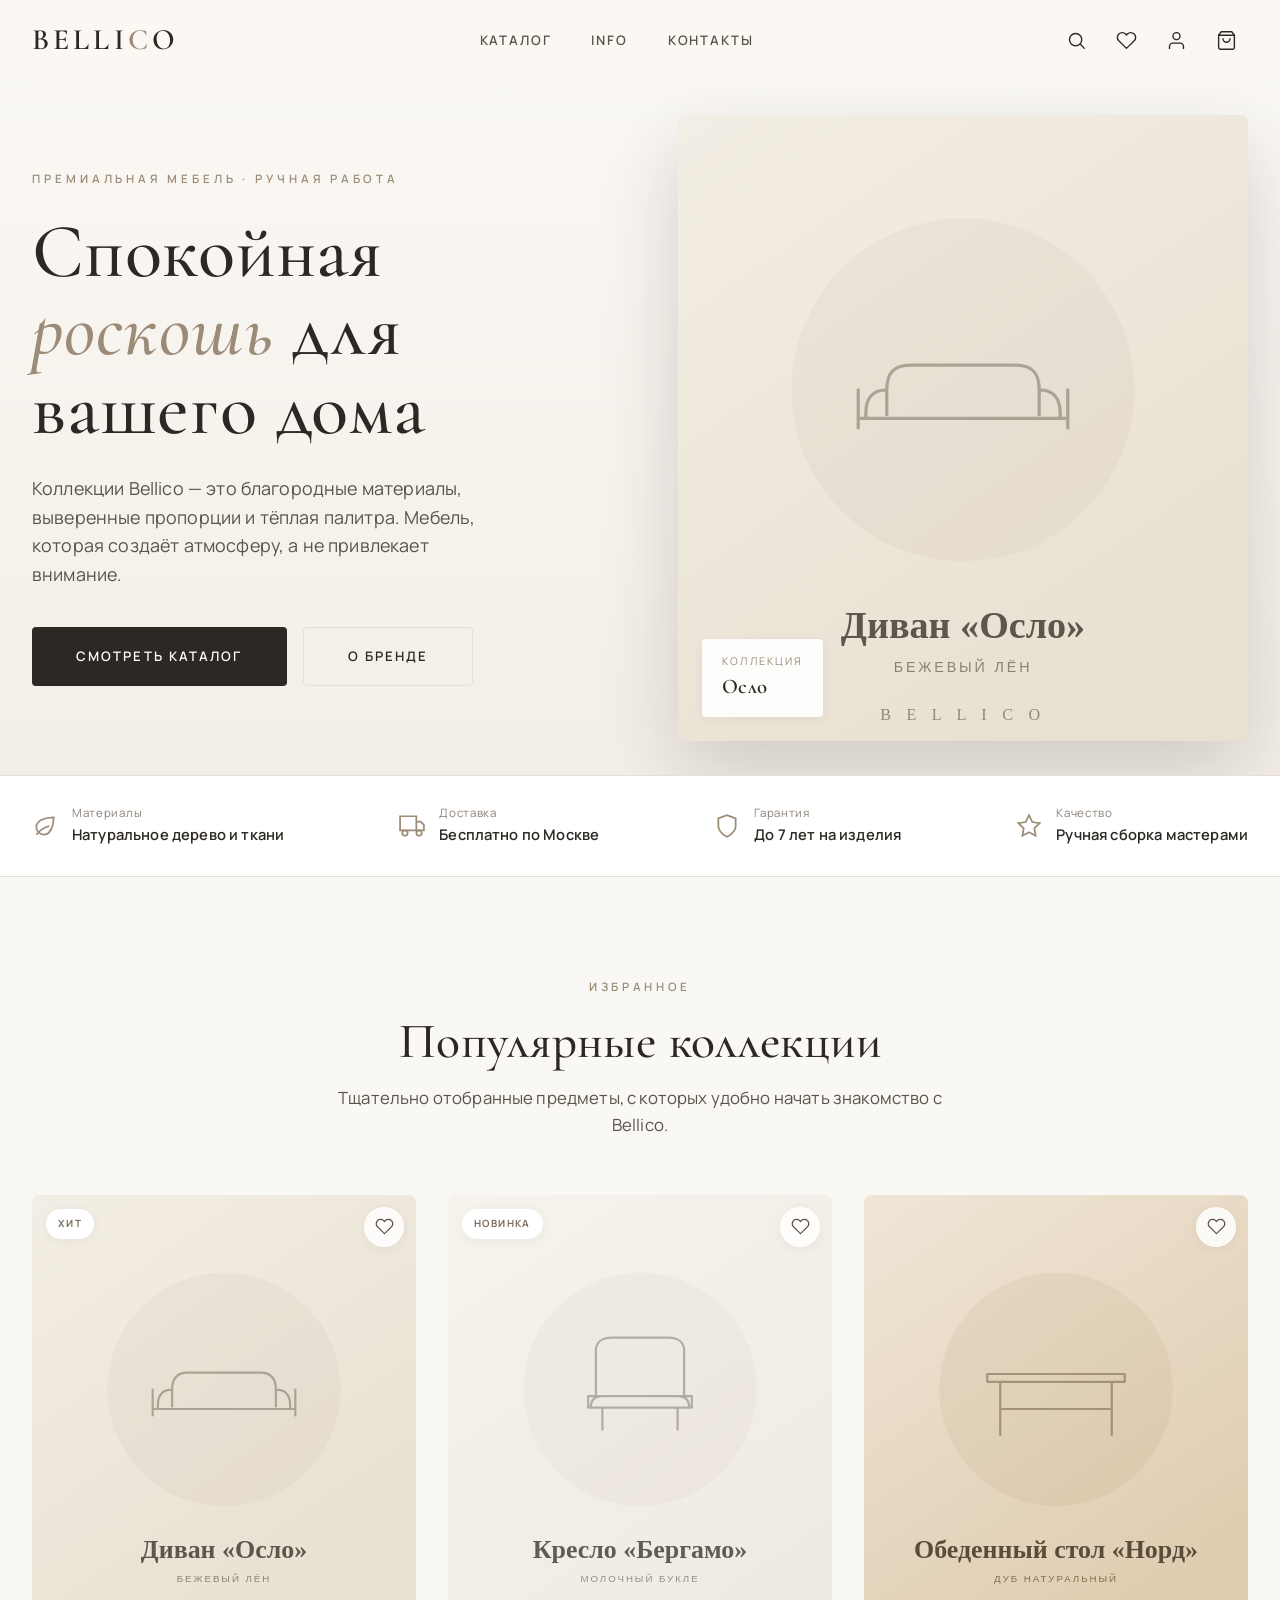
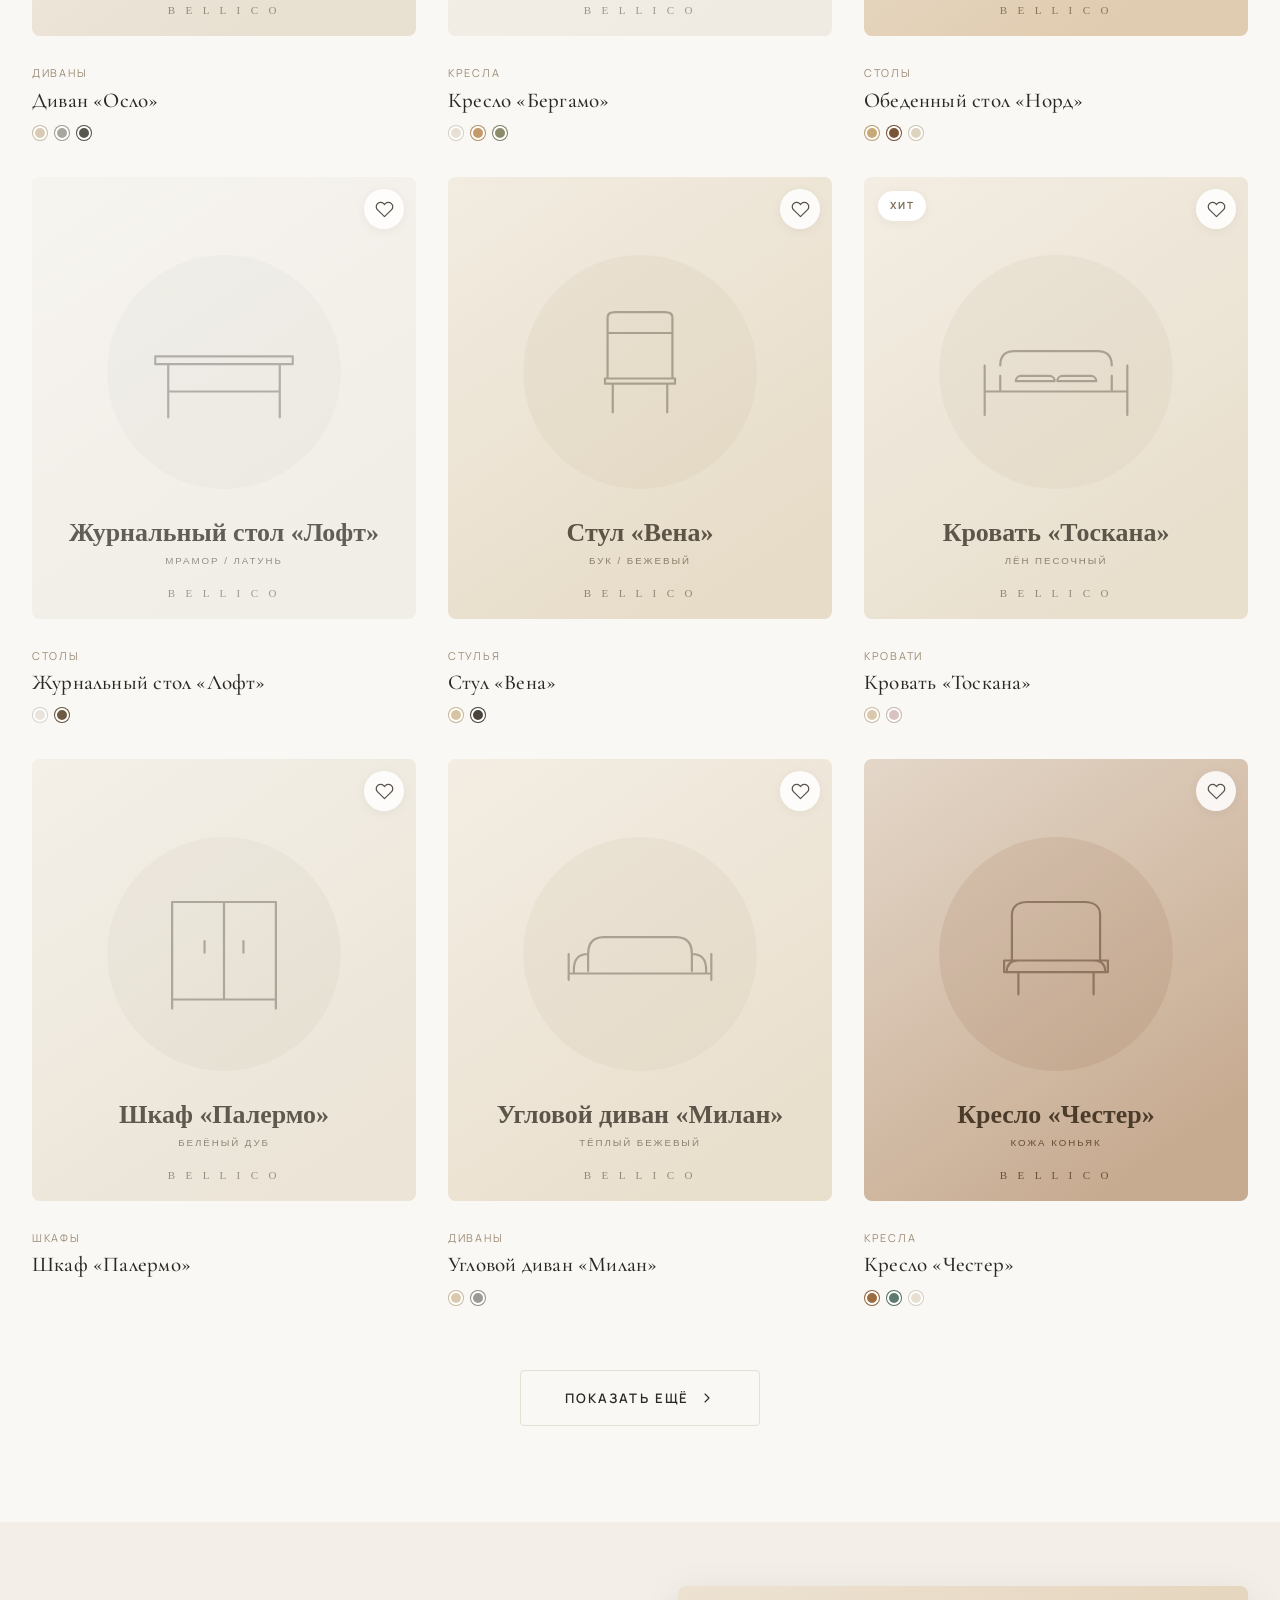
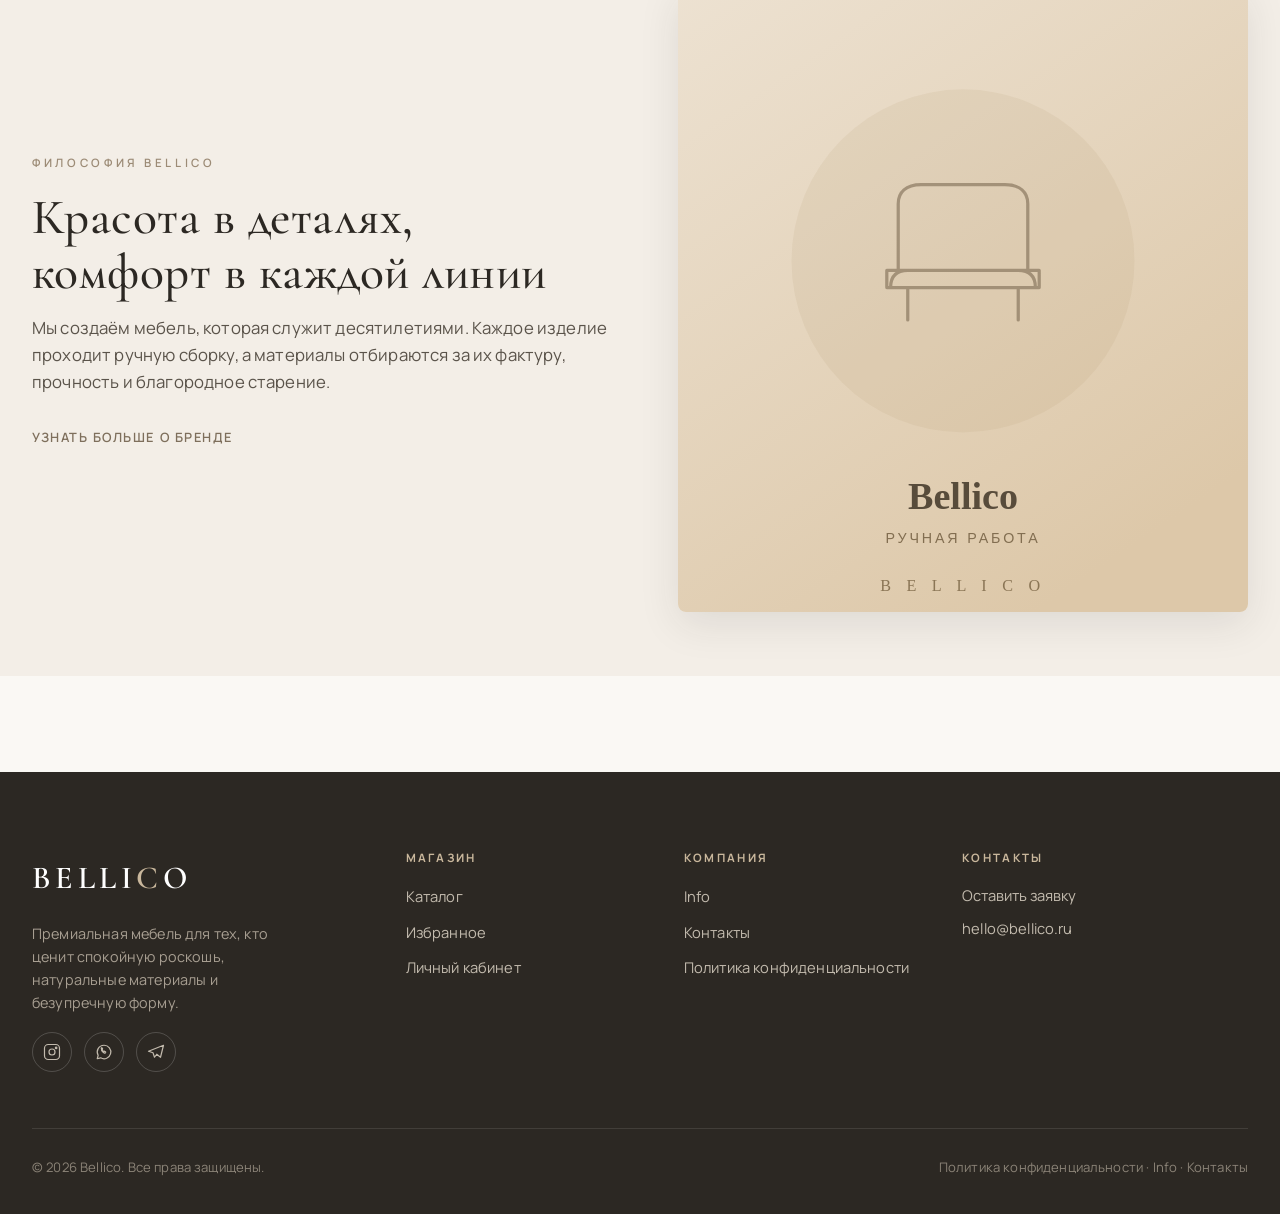
==== index.html @ 8c1d2661 "Initial commit: Bellico premium furniture store Static HTML/CSS/JS site with catalog, product modal," ====
<!DOCTYPE html>
<html lang="ru">
<head>
  <meta charset="UTF-8">
  <meta name="viewport" content="width=device-width, initial-scale=1">
  <title>Bellico — премиальная мебель для дома</title>
  <meta name="description" content="Bellico — премиальная мебель: диваны, кресла, столы и системы хранения из натуральных материалов. Спокойная роскошь, безупречная форма, доставка по России.">
  <meta name="theme-color" content="#FAF8F4">
  <link rel="canonical" href="https://bellico.ru/">
  <meta property="og:type" content="website">
  <meta property="og:title" content="Bellico — премиальная мебель для дома">
  <meta property="og:description" content="Спокойная роскошь, натуральные материалы и безупречная форма.">
  <meta property="og:locale" content="ru_RU">
  <link rel="preconnect" href="https://fonts.googleapis.com">
  <link rel="preconnect" href="https://fonts.gstatic.com" crossorigin>
  <link href="https://fonts.googleapis.com/css2?family=Cormorant+Garamond:ital,wght@0,400;0,500;0,600;1,500&family=Manrope:wght@400;500;600;700&display=swap" rel="stylesheet">
  <link rel="stylesheet" href="css/styles.css">
</head>
<body data-page="home">
  <header id="site-header"></header>

  <main id="main">
    <!-- HERO -->
    <section class="hero">
      <div class="hero__grid container">
        <div class="hero__content reveal">
          <span class="hero__eyebrow">Премиальная мебель · ручная работа</span>
          <h1 class="hero__title">Спокойная <em>роскошь</em> для вашего дома</h1>
          <p class="hero__text">Коллекции Bellico — это благородные материалы, выверенные пропорции и тёплая палитра. Мебель, которая создаёт атмосферу, а не привлекает внимание.</p>
          <div class="hero__actions">
            <a class="btn btn--lg" href="catalog.html">Смотреть каталог</a>
            <a class="btn btn--ghost btn--lg" href="info.html">О бренде</a>
          </div>
        </div>
        <div class="hero__visual reveal">
          <img id="hero-img" alt="Интерьер с мебелью Bellico">
          <div class="hero__tag">
            <small>Коллекция</small>
            <strong>Осло</strong>
          </div>
        </div>
      </div>
    </section>

    <!-- VALUE STRIP -->
    <div class="strip">
      <div class="container">
        <div class="strip__row">
          <div class="strip__item reveal">
            <svg viewBox="0 0 24 24" fill="none" stroke="currentColor" stroke-width="1.6"><path d="M11 20A7 7 0 0 1 4 13c0-6 8-9 16-9 0 8-3 16-9 16Z"/><path d="M4 20c4-5 8-7 12-8"/></svg>
            <div><small>Материалы</small><b>Натуральное дерево и ткани</b></div>
          </div>
          <div class="strip__item reveal">
            <svg viewBox="0 0 24 24" fill="none" stroke="currentColor" stroke-width="1.6"><path d="M1 3h15v13H1z"/><path d="M16 8h4l3 3v5h-7"/><circle cx="5.5" cy="18.5" r="2.5"/><circle cx="18.5" cy="18.5" r="2.5"/></svg>
            <div><small>Доставка</small><b>Бесплатно по Москве</b></div>
          </div>
          <div class="strip__item reveal">
            <svg viewBox="0 0 24 24" fill="none" stroke="currentColor" stroke-width="1.6"><path d="M12 22s8-4 8-10V5l-8-3-8 3v7c0 6 8 10 8 10Z"/></svg>
            <div><small>Гарантия</small><b>До 7 лет на изделия</b></div>
          </div>
          <div class="strip__item reveal">
            <svg viewBox="0 0 24 24" fill="none" stroke="currentColor" stroke-width="1.6"><path d="m12 2 3 6.3 6.9 1-5 4.9 1.2 6.8L12 17.8 5.9 21l1.2-6.8-5-4.9 6.9-1Z"/></svg>
            <div><small>Качество</small><b>Ручная сборка мастерами</b></div>
          </div>
        </div>
      </div>
    </div>

    <!-- FEATURED CATALOG -->
    <section class="section" id="catalog">
      <div class="container">
        <div class="section__head reveal">
          <span class="section__eyebrow">Избранное</span>
          <h2 class="section__title">Популярные коллекции</h2>
          <p class="section__sub">Тщательно отобранные предметы, с которых удобно начать знакомство с Bellico.</p>
        </div>
        <div class="product-grid" id="featured-grid"></div>
        <div class="load-more-wrap" id="featured-more"></div>
      </div>
    </section>

    <!-- BRAND BAND -->
    <section class="section section--tight" style="background:var(--bg-soft);">
      <div class="container">
        <div class="hero__grid" style="align-items:center;">
          <div class="reveal">
            <span class="section__eyebrow">Философия Bellico</span>
            <h2 class="section__title" style="text-align:left;">Красота в деталях,<br>комфорт в каждой линии</h2>
            <p class="section__sub" style="text-align:left;margin-bottom:28px;">Мы создаём мебель, которая служит десятилетиями. Каждое изделие проходит ручную сборку, а материалы отбираются за их фактуру, прочность и благородное старение.</p>
            <a class="link-underline" href="info.html">Узнать больше о бренде</a>
          </div>
          <div class="hero__visual reveal" style="box-shadow:var(--shadow);">
            <img id="brand-img" alt="Деталь мебели Bellico">
          </div>
        </div>
      </div>
    </section>
  </main>

  <footer id="site-footer"></footer>

  <script src="js/config.js"></script>
  <script src="js/data.js"></script>
  <script src="js/state.js"></script>
  <script src="js/components.js"></script>
  <script src="js/shop.js"></script>
  <script src="js/account.js"></script>
  <script src="js/checkout.js"></script>
  <script src="js/app.js"></script>
  <script>
    // decorate hero & brand visuals with cohesive generated imagery
    (function () {
      var B = window.Bellico;
      var hero = document.getElementById('hero-img');
      var brand = document.getElementById('brand-img');
      var oslo = B.findProduct('oslo');
      if (hero && oslo) hero.src = oslo.variants[0].gallery[0];
      if (brand) brand.src = B.makeImage({ name: 'Bellico', label: 'Ручная работа', swatch: '#C9A877', icon: 'chair', view: 2 });
    })();
  </script>
</body>
</html>
---- css/styles.css ----
/* ============================================================
   BELLICO — Premium furniture boutique
   Design system & components
   ============================================================ */

/* ---------- Design tokens ---------- */
:root {
  /* Warm neutral palette */
  --bg:        #FAF8F4; /* ivory */
  --bg-soft:   #F3EEE7; /* warm sand */
  --surface:   #FFFFFF;
  --beige:     #EDE6DC;
  --taupe:     #B9AC9B; /* muted taupe */
  --taupe-dk:  #9C8B76;
  --line:      #E6DFD4;
  --line-soft: #EFE9E1;

  --text:      #2C2823; /* warm near-black */
  --text-soft: #5A534A;
  --muted:     #8C8278;
  --accent:    #9C8B76; /* bronze taupe */
  --accent-dk: #7E6F5C;
  --danger:    #B26A5B;
  --success:   #7C8A6F;

  --gold:      #C9B79C;

  /* Typography */
  --font-serif: "Cormorant Garamond", "Times New Roman", Georgia, serif;
  --font-sans:  "Manrope", -apple-system, BlinkMacSystemFont, "Segoe UI", Roboto, Helvetica, Arial, sans-serif;

  /* Spacing & shape */
  --radius:    4px;
  --radius-lg: 8px;
  --shadow-sm: 0 2px 12px rgba(44, 40, 35, 0.05);
  --shadow:    0 12px 40px rgba(44, 40, 35, 0.10);
  --shadow-lg: 0 30px 80px rgba(44, 40, 35, 0.18);

  --container: 1280px;
  --header-h: 80px;

  --ease: cubic-bezier(0.22, 0.61, 0.36, 1);
  --ease-soft: cubic-bezier(0.4, 0, 0.2, 1);
}

/* ---------- Reset ---------- */
*, *::before, *::after { box-sizing: border-box; }
* { margin: 0; padding: 0; }

html { scroll-behavior: smooth; -webkit-text-size-adjust: 100%; }

body {
  font-family: var(--font-sans);
  color: var(--text);
  background: var(--bg);
  line-height: 1.6;
  font-size: 16px;
  font-weight: 400;
  letter-spacing: 0.01em;
  -webkit-font-smoothing: antialiased;
  -moz-osx-font-smoothing: grayscale;
  overflow-x: hidden;
}

body.no-scroll { overflow: hidden; }

img { max-width: 100%; display: block; }
a { color: inherit; text-decoration: none; }
button { font-family: inherit; cursor: pointer; border: none; background: none; color: inherit; }
input, textarea, select { font-family: inherit; font-size: 1rem; color: inherit; }
ul { list-style: none; }

h1, h2, h3, h4 { font-family: var(--font-serif); font-weight: 500; line-height: 1.1; letter-spacing: 0.01em; }

:focus-visible { outline: 2px solid var(--accent); outline-offset: 3px; border-radius: 2px; }

::selection { background: var(--beige); color: var(--text); }

/* ---------- Layout helpers ---------- */
.container { width: 100%; max-width: var(--container); margin: 0 auto; padding: 0 32px; }

.section { padding: 96px 0; }
.section--tight { padding: 64px 0; }

.section__head { text-align: center; max-width: 640px; margin: 0 auto 56px; }
.section__eyebrow {
  display: inline-block;
  font-family: var(--font-sans);
  font-size: 0.72rem;
  letter-spacing: 0.32em;
  text-transform: uppercase;
  color: var(--accent);
  margin-bottom: 18px;
  font-weight: 600;
}
.section__title { font-size: clamp(2rem, 4vw, 3.1rem); color: var(--text); }
.section__sub { margin-top: 16px; color: var(--text-soft); font-size: 1.05rem; }

.center { text-align: center; }
.mt-48 { margin-top: 48px; }
.muted { color: var(--muted); }

/* ---------- Buttons ---------- */
.btn {
  display: inline-flex;
  align-items: center;
  justify-content: center;
  gap: 10px;
  padding: 15px 32px;
  font-family: var(--font-sans);
  font-size: 0.8rem;
  font-weight: 600;
  letter-spacing: 0.16em;
  text-transform: uppercase;
  border-radius: var(--radius);
  background: var(--text);
  color: #fff;
  transition: background .35s var(--ease), transform .35s var(--ease), box-shadow .35s var(--ease), opacity .3s;
  white-space: nowrap;
}
.btn:hover { background: var(--accent-dk); transform: translateY(-2px); box-shadow: var(--shadow); }
.btn:active { transform: translateY(0); }

.btn--ghost { background: transparent; color: var(--text); border: 1px solid var(--line); }
.btn--ghost:hover { background: var(--text); color: #fff; border-color: var(--text); }

.btn--accent { background: var(--accent); }
.btn--accent:hover { background: var(--accent-dk); }

.btn--block { width: 100%; }
.btn--lg { padding: 18px 44px; font-size: 0.82rem; }
.btn--sm { padding: 11px 20px; font-size: 0.72rem; }

.btn:disabled, .btn[aria-disabled="true"] {
  opacity: 0.5; cursor: not-allowed; transform: none; box-shadow: none; background: var(--taupe);
}

.link-underline {
  position: relative; font-weight: 600; font-size: 0.8rem; letter-spacing: 0.12em;
  text-transform: uppercase; color: var(--accent-dk);
}
.link-underline::after {
  content: ""; position: absolute; left: 0; bottom: -4px; width: 100%; height: 1px;
  background: var(--accent); transform: scaleX(0); transform-origin: left; transition: transform .4s var(--ease);
}
.link-underline:hover::after { transform: scaleX(1); }

/* ============================================================
   HEADER
   ============================================================ */
.header {
  position: sticky; top: 0; z-index: 100;
  background: rgba(250, 248, 244, 0.82);
  backdrop-filter: saturate(140%) blur(14px);
  -webkit-backdrop-filter: saturate(140%) blur(14px);
  border-bottom: 1px solid transparent;
  transition: border-color .4s var(--ease), background .4s var(--ease), box-shadow .4s var(--ease);
}
.header--scrolled { border-bottom-color: var(--line); box-shadow: 0 1px 20px rgba(44,40,35,.04); }

.header__inner {
  height: var(--header-h);
  display: flex; align-items: center; justify-content: space-between; gap: 24px;
}

.logo {
  font-family: var(--font-serif);
  font-size: 1.85rem; font-weight: 600; letter-spacing: 0.14em;
  text-transform: uppercase; color: var(--text); line-height: 1;
}
.logo span { color: var(--accent); }

.nav { display: flex; align-items: center; gap: 40px; }
.nav__link {
  position: relative; font-size: 0.82rem; font-weight: 600; letter-spacing: 0.14em;
  text-transform: uppercase; color: var(--text-soft); padding: 6px 0; transition: color .3s;
}
.nav__link::after {
  content: ""; position: absolute; left: 0; bottom: 0; width: 100%; height: 1px;
  background: var(--accent); transform: scaleX(0); transform-origin: center; transition: transform .4s var(--ease);
}
.nav__link:hover, .nav__link[aria-current="page"] { color: var(--text); }
.nav__link:hover::after, .nav__link[aria-current="page"]::after { transform: scaleX(1); }

.header__actions { display: flex; align-items: center; gap: 6px; }

.icon-btn {
  position: relative;
  width: 44px; height: 44px;
  display: inline-flex; align-items: center; justify-content: center;
  border-radius: 50%; color: var(--text); transition: background .3s, color .3s, transform .3s;
}
.icon-btn:hover { background: var(--beige); transform: translateY(-1px); }
.icon-btn svg { width: 21px; height: 21px; }

.badge {
  position: absolute; top: 4px; right: 4px;
  min-width: 18px; height: 18px; padding: 0 5px;
  border-radius: 999px; background: var(--accent); color: #fff;
  font-size: 0.62rem; font-weight: 700; font-family: var(--font-sans);
  display: flex; align-items: center; justify-content: center;
  transform: scale(0); transition: transform .3s var(--ease);
}
.badge.is-visible { transform: scale(1); }

.burger { display: none; }

/* ============================================================
   HERO
   ============================================================ */
.hero {
  position: relative;
  min-height: calc(86vh - var(--header-h));
  display: flex; align-items: center;
  background: linear-gradient(180deg, var(--bg) 0%, var(--bg-soft) 100%);
  overflow: hidden;
}
.hero__grid {
  display: grid; grid-template-columns: 1.05fr 1fr; gap: 48px; align-items: center; width: 100%;
}
.hero__content { max-width: 540px; }
.hero__eyebrow {
  font-size: 0.72rem; letter-spacing: 0.34em; text-transform: uppercase;
  color: var(--accent); font-weight: 600; margin-bottom: 24px; display: block;
}
.hero__title {
  font-size: clamp(2.8rem, 6vw, 5rem); line-height: 1.02; color: var(--text); margin-bottom: 26px;
}
.hero__title em { font-style: italic; color: var(--accent); }
.hero__text { font-size: 1.12rem; color: var(--text-soft); margin-bottom: 38px; max-width: 460px; }
.hero__actions { display: flex; gap: 16px; flex-wrap: wrap; }

.hero__visual {
  position: relative; aspect-ratio: 4/4.4; border-radius: var(--radius-lg);
  overflow: hidden; box-shadow: var(--shadow-lg);
}
.hero__visual img { width: 100%; height: 100%; object-fit: cover; }
.hero__tag {
  position: absolute; left: 24px; bottom: 24px;
  background: rgba(255,255,255,.9); backdrop-filter: blur(6px);
  padding: 14px 20px; border-radius: var(--radius); box-shadow: var(--shadow-sm);
}
.hero__tag small { display: block; font-size: 0.66rem; letter-spacing: 0.2em; text-transform: uppercase; color: var(--accent); }
.hero__tag strong { font-family: var(--font-serif); font-size: 1.3rem; font-weight: 600; }

/* Marquee strip of values */
.strip { border-top: 1px solid var(--line); border-bottom: 1px solid var(--line); background: var(--surface); }
.strip__row { display: flex; flex-wrap: wrap; justify-content: space-between; gap: 24px; padding: 28px 0; }
.strip__item { display: flex; align-items: center; gap: 14px; color: var(--text-soft); }
.strip__item svg { width: 26px; height: 26px; color: var(--accent); flex: none; }
.strip__item small { display: block; font-size: 0.72rem; letter-spacing: 0.06em; color: var(--muted); }
.strip__item b { font-weight: 600; font-size: 0.92rem; color: var(--text); }

/* ============================================================
   TOOLBAR (search / filter / sort)
   ============================================================ */
.toolbar {
  display: flex; align-items: center; gap: 18px; flex-wrap: wrap;
  margin-bottom: 40px; padding-bottom: 28px; border-bottom: 1px solid var(--line);
}
.toolbar__search {
  position: relative; flex: 1 1 280px; max-width: 360px;
}
.toolbar__search svg { position: absolute; left: 16px; top: 50%; transform: translateY(-50%); width: 18px; height: 18px; color: var(--muted); }
.toolbar__search input {
  width: 100%; padding: 13px 16px 13px 46px;
  border: 1px solid var(--line); border-radius: var(--radius); background: var(--surface);
  transition: border-color .3s, box-shadow .3s;
}
.toolbar__search input:focus { outline: none; border-color: var(--taupe); box-shadow: var(--shadow-sm); }

.filters { display: flex; gap: 10px; flex-wrap: wrap; }
.chip {
  padding: 9px 18px; border: 1px solid var(--line); border-radius: 999px;
  font-size: 0.78rem; font-weight: 600; letter-spacing: 0.04em; color: var(--text-soft);
  background: var(--surface); transition: all .3s var(--ease);
}
.chip:hover { border-color: var(--taupe); color: var(--text); }
.chip.is-active { background: var(--text); color: #fff; border-color: var(--text); }

.toolbar__sort { margin-left: auto; display: flex; align-items: center; gap: 10px; }
.toolbar__sort label { font-size: 0.74rem; letter-spacing: 0.1em; text-transform: uppercase; color: var(--muted); }
.select {
  padding: 11px 38px 11px 16px; border: 1px solid var(--line); border-radius: var(--radius);
  background: var(--surface) url("data:image/svg+xml,%3Csvg xmlns='http://www.w3.org/2000/svg' width='12' height='12' viewBox='0 0 24 24' fill='none' stroke='%238C8278' stroke-width='2'%3E%3Cpath d='M6 9l6 6 6-6'/%3E%3C/svg%3E") no-repeat right 14px center;
  appearance: none; -webkit-appearance: none; font-size: 0.82rem; font-weight: 600; cursor: pointer;
}
.select:focus { outline: none; border-color: var(--taupe); }

.result-count { font-size: 0.85rem; color: var(--muted); margin-bottom: 28px; }

/* ============================================================
   PRODUCT GRID & CARD
   ============================================================ */
.product-grid {
  display: grid; grid-template-columns: repeat(3, 1fr); gap: 36px 32px;
}

.product-card {
  position: relative; cursor: pointer;
  opacity: 0; transform: translateY(24px);
  transition: opacity .7s var(--ease), transform .7s var(--ease);
}
.product-card.is-in { opacity: 1; transform: none; }

.product-card__media {
  position: relative; aspect-ratio: 4/4.6; overflow: hidden;
  border-radius: var(--radius-lg); background: var(--bg-soft); margin-bottom: 18px;
}
.product-card__img {
  width: 100%; height: 100%; object-fit: cover;
  transition: transform 1.1s var(--ease);
}
.product-card:hover .product-card__img { transform: scale(1.07); }

.product-card__overlay {
  position: absolute; inset: 0;
  background: linear-gradient(180deg, rgba(44,40,35,0) 45%, rgba(44,40,35,0.55) 100%);
  opacity: 0; transition: opacity .5s var(--ease);
  display: flex; align-items: flex-end; justify-content: center; padding: 24px;
}
.product-card:hover .product-card__overlay { opacity: 1; }

.product-card__more {
  color: #fff; font-size: 0.74rem; font-weight: 600; letter-spacing: 0.18em; text-transform: uppercase;
  display: inline-flex; align-items: center; gap: 8px;
  transform: translateY(14px); opacity: 0; transition: transform .5s var(--ease) .05s, opacity .5s var(--ease) .05s;
  padding: 11px 22px; border: 1px solid rgba(255,255,255,.6); border-radius: var(--radius);
  background: rgba(255,255,255,.12); backdrop-filter: blur(4px);
}
.product-card:hover .product-card__more { transform: none; opacity: 1; }

.product-card__badge {
  position: absolute; top: 14px; left: 14px; z-index: 2;
  background: var(--surface); color: var(--accent-dk);
  font-size: 0.62rem; font-weight: 700; letter-spacing: 0.14em; text-transform: uppercase;
  padding: 7px 12px; border-radius: 999px; box-shadow: var(--shadow-sm);
}

.fav-btn {
  position: absolute; top: 12px; right: 12px; z-index: 2;
  width: 40px; height: 40px; border-radius: 50%;
  background: rgba(255,255,255,.85); backdrop-filter: blur(6px);
  display: flex; align-items: center; justify-content: center;
  color: var(--text-soft); box-shadow: var(--shadow-sm);
  transition: transform .3s var(--ease), color .3s, background .3s;
}
.fav-btn:hover { transform: scale(1.1); color: var(--danger); }
.fav-btn svg { width: 19px; height: 19px; transition: fill .3s; fill: none; stroke: currentColor; stroke-width: 1.6; }
.fav-btn.is-active { color: var(--danger); }
.fav-btn.is-active svg { fill: var(--danger); }

.product-card__info { display: flex; justify-content: space-between; align-items: baseline; gap: 12px; }
.product-card__cat { font-size: 0.68rem; letter-spacing: 0.16em; text-transform: uppercase; color: var(--accent); margin-bottom: 6px; }
.product-card__name { font-size: 1.32rem; color: var(--text); font-weight: 500; line-height: 1.2; }

.product-card__price {
  font-family: var(--font-serif); font-size: 1.3rem; font-weight: 600; color: var(--text); white-space: nowrap;
  opacity: 0; transform: translateY(6px);
  transition: opacity .45s var(--ease), transform .45s var(--ease);
}
.product-card:hover .product-card__price { opacity: 1; transform: none; }
.product-card__price del { color: var(--muted); font-size: 0.85em; margin-right: 8px; font-weight: 400; }

.product-card__swatches { display: flex; gap: 6px; margin-top: 12px; }
.swatch-dot { width: 16px; height: 16px; border-radius: 50%; border: 1px solid rgba(0,0,0,.08); box-shadow: inset 0 0 0 2px var(--surface); }

.load-more-wrap { display: flex; justify-content: center; margin-top: 64px; }

.empty-state { text-align: center; padding: 80px 20px; color: var(--muted); }
.empty-state h3 { font-size: 1.6rem; color: var(--text); margin-bottom: 10px; }

/* ============================================================
   MODAL (product quick view)
   ============================================================ */
.modal {
  position: fixed; inset: 0; z-index: 1000;
  display: flex; align-items: center; justify-content: center; padding: 32px;
  visibility: hidden; opacity: 0; transition: opacity .4s var(--ease), visibility .4s;
}
.modal.is-open { visibility: visible; opacity: 1; }
.modal__overlay { position: absolute; inset: 0; background: rgba(30, 27, 23, 0.55); backdrop-filter: blur(4px); }

.modal__dialog {
  position: relative; z-index: 2;
  width: 100%; max-width: 1060px; max-height: 90vh; overflow-y: auto;
  background: var(--surface); border-radius: var(--radius-lg); box-shadow: var(--shadow-lg);
  transform: translateY(30px) scale(.98); transition: transform .45s var(--ease);
}
.modal.is-open .modal__dialog { transform: none; }

.modal__close {
  position: absolute; top: 18px; right: 18px; z-index: 5;
  width: 44px; height: 44px; border-radius: 50%; background: rgba(255,255,255,.9);
  display: flex; align-items: center; justify-content: center; color: var(--text);
  box-shadow: var(--shadow-sm); transition: transform .3s, background .3s;
}
.modal__close:hover { transform: rotate(90deg); background: var(--beige); }
.modal__close svg { width: 20px; height: 20px; }

.modal__grid { display: grid; grid-template-columns: 1.05fr 1fr; }

.gallery { background: var(--bg-soft); padding: 24px; display: flex; flex-direction: column; gap: 16px; }
.gallery__main { aspect-ratio: 4/4.4; border-radius: var(--radius); overflow: hidden; background: var(--beige); }
.gallery__main img { width: 100%; height: 100%; object-fit: cover; animation: fade .5s var(--ease); }
.gallery__thumbs { display: flex; gap: 12px; }
.gallery__thumb {
  flex: 1; aspect-ratio: 1; border-radius: var(--radius); overflow: hidden;
  border: 2px solid transparent; transition: border-color .3s; opacity: .7;
}
.gallery__thumb img { width: 100%; height: 100%; object-fit: cover; }
.gallery__thumb.is-active { border-color: var(--accent); opacity: 1; }
.gallery__thumb:hover { opacity: 1; }

.modal__body { padding: 44px 44px 40px; }
.modal__cat { font-size: 0.7rem; letter-spacing: 0.2em; text-transform: uppercase; color: var(--accent); margin-bottom: 12px; }
.modal__title { font-size: 2.4rem; color: var(--text); margin-bottom: 16px; }
.modal__price { font-family: var(--font-serif); font-size: 2rem; font-weight: 600; color: var(--text); margin-bottom: 22px; }
.modal__price del { color: var(--muted); font-size: 0.6em; margin-right: 12px; font-weight: 400; }
.modal__desc { color: var(--text-soft); margin-bottom: 28px; line-height: 1.7; }

.modal__section-title {
  font-family: var(--font-sans); font-size: 0.72rem; letter-spacing: 0.2em; text-transform: uppercase;
  color: var(--muted); margin-bottom: 16px; font-weight: 700;
}

.specs { width: 100%; margin-bottom: 30px; border-top: 1px solid var(--line); }
.specs__row { display: flex; justify-content: space-between; gap: 16px; padding: 12px 0; border-bottom: 1px solid var(--line-soft); }
.specs__row dt { color: var(--muted); font-size: 0.9rem; }
.specs__row dd { color: var(--text); font-weight: 600; font-size: 0.9rem; text-align: right; }

.variants { margin-bottom: 32px; }
.variants__grid { display: flex; gap: 12px; flex-wrap: wrap; }
.variant-card {
  display: flex; align-items: center; gap: 12px; padding: 8px 14px 8px 8px;
  border: 1px solid var(--line); border-radius: var(--radius); background: var(--surface);
  transition: border-color .3s, box-shadow .3s, transform .3s;
}
.variant-card:hover { border-color: var(--taupe); transform: translateY(-2px); box-shadow: var(--shadow-sm); }
.variant-card.is-active { border-color: var(--accent); box-shadow: 0 0 0 1px var(--accent); }
.variant-card__swatch { width: 44px; height: 44px; border-radius: var(--radius); object-fit: cover; border: 1px solid var(--line); }
.variant-card__label { text-align: left; }
.variant-card__label b { display: block; font-size: 0.85rem; font-weight: 600; }
.variant-card__label small { font-size: 0.75rem; color: var(--muted); }

.modal__buy { display: flex; align-items: stretch; gap: 14px; margin-bottom: 14px; flex-wrap: wrap; }

.qty {
  display: inline-flex; align-items: center; border: 1px solid var(--line); border-radius: var(--radius); overflow: hidden;
}
.qty button { width: 46px; height: 52px; font-size: 1.2rem; color: var(--text-soft); transition: background .25s; }
.qty button:hover { background: var(--beige); }
.qty input { width: 46px; height: 52px; text-align: center; border: none; background: transparent; font-weight: 700; }
.qty input::-webkit-outer-spin-button, .qty input::-webkit-inner-spin-button { -webkit-appearance: none; }

.modal__buy .btn { flex: 1; }

.modal__note { display: flex; align-items: center; gap: 10px; color: var(--muted); font-size: 0.82rem; margin-top: 8px; }
.modal__note svg { width: 16px; height: 16px; color: var(--accent); flex: none; }

/* ============================================================
   CART DRAWER
   ============================================================ */
.drawer { position: fixed; inset: 0; z-index: 1100; visibility: hidden; }
.drawer.is-open { visibility: visible; }
.drawer__overlay {
  position: absolute; inset: 0; background: rgba(30,27,23,.5);
  opacity: 0; transition: opacity .45s var(--ease);
}
.drawer.is-open .drawer__overlay { opacity: 1; }
.drawer__panel {
  position: absolute; top: 0; right: 0; height: 100%; width: 440px; max-width: 92vw;
  background: var(--surface); box-shadow: var(--shadow-lg);
  display: flex; flex-direction: column;
  transform: translateX(100%); transition: transform .5s var(--ease);
}
.drawer.is-open .drawer__panel { transform: none; }

.drawer__head {
  display: flex; align-items: center; justify-content: space-between;
  padding: 26px 28px; border-bottom: 1px solid var(--line);
}
.drawer__head h3 { font-size: 1.5rem; }
.drawer__head span { color: var(--muted); font-size: 0.85rem; font-family: var(--font-sans); }

.drawer__body { flex: 1; overflow-y: auto; padding: 8px 28px; }

.cart-item { display: flex; gap: 16px; padding: 20px 0; border-bottom: 1px solid var(--line-soft); }
.cart-item__img { width: 84px; height: 96px; border-radius: var(--radius); object-fit: cover; background: var(--bg-soft); flex: none; }
.cart-item__main { flex: 1; min-width: 0; }
.cart-item__name { font-family: var(--font-serif); font-size: 1.18rem; font-weight: 600; line-height: 1.2; }
.cart-item__variant { font-size: 0.78rem; color: var(--muted); margin: 2px 0 10px; }
.cart-item__row { display: flex; align-items: center; justify-content: space-between; }
.cart-item__price { font-weight: 700; font-family: var(--font-serif); font-size: 1.1rem; }

.qty--sm { border-color: var(--line); }
.qty--sm button { width: 32px; height: 34px; font-size: 1rem; }
.qty--sm input { width: 34px; height: 34px; font-size: 0.85rem; }

.cart-item__remove { font-size: 0.74rem; color: var(--muted); letter-spacing: 0.04em; margin-top: 10px; transition: color .3s; }
.cart-item__remove:hover { color: var(--danger); }

.drawer__empty { text-align: center; padding: 60px 24px; color: var(--muted); }
.drawer__empty svg { width: 48px; height: 48px; color: var(--taupe); margin-bottom: 18px; }
.drawer__empty h4 { font-size: 1.4rem; color: var(--text); margin-bottom: 8px; }

.drawer__foot { padding: 24px 28px; border-top: 1px solid var(--line); background: var(--bg-soft); }
.drawer__total { display: flex; justify-content: space-between; align-items: baseline; margin-bottom: 8px; }
.drawer__total span { color: var(--text-soft); }
.drawer__total b { font-family: var(--font-serif); font-size: 1.7rem; font-weight: 600; }
.drawer__sub { font-size: 0.78rem; color: var(--muted); margin-bottom: 18px; }
.drawer__foot .btn { margin-bottom: 10px; }

/* ============================================================
   FORMS / AUTH / ACCOUNT
   ============================================================ */
.page-head { padding: 64px 0 16px; }
.page-head__eyebrow { font-size: 0.72rem; letter-spacing: 0.3em; text-transform: uppercase; color: var(--accent); font-weight: 600; }
.page-head__title { font-size: clamp(2.2rem, 5vw, 3.4rem); margin-top: 14px; }
.breadcrumbs { font-size: 0.8rem; color: var(--muted); margin-bottom: 8px; }
.breadcrumbs a:hover { color: var(--accent); }

.field { margin-bottom: 20px; }
.field label { display: block; font-size: 0.74rem; letter-spacing: 0.1em; text-transform: uppercase; color: var(--text-soft); font-weight: 600; margin-bottom: 8px; }
.field .req { color: var(--accent); }
.input, .textarea {
  width: 100%; padding: 14px 16px; border: 1px solid var(--line); border-radius: var(--radius);
  background: var(--surface); transition: border-color .3s, box-shadow .3s;
}
.input:focus, .textarea:focus, .select:focus { outline: none; border-color: var(--taupe); box-shadow: var(--shadow-sm); }
.textarea { resize: vertical; min-height: 110px; }
.field__error { color: var(--danger); font-size: 0.78rem; margin-top: 6px; display: none; }
.field.has-error .input, .field.has-error .textarea { border-color: var(--danger); }
.field.has-error .field__error { display: block; }
.form-grid { display: grid; grid-template-columns: 1fr 1fr; gap: 0 24px; }
.form-grid .span-2 { grid-column: 1 / -1; }

.auth-wrap { max-width: 460px; margin: 0 auto; }
.card {
  background: var(--surface); border: 1px solid var(--line); border-radius: var(--radius-lg);
  padding: 40px; box-shadow: var(--shadow-sm);
}
.card--pad-lg { padding: 48px; }

.auth-tabs { display: flex; border-bottom: 1px solid var(--line); margin-bottom: 32px; }
.auth-tabs button {
  flex: 1; padding: 14px 0; font-weight: 600; letter-spacing: 0.06em; color: var(--muted);
  border-bottom: 2px solid transparent; margin-bottom: -1px; transition: color .3s, border-color .3s;
}
.auth-tabs button.is-active { color: var(--text); border-bottom-color: var(--accent); }

.form-aside { font-size: 0.85rem; color: var(--muted); text-align: center; margin-top: 18px; }
.form-aside a { color: var(--accent-dk); font-weight: 600; }

.checkbox { display: flex; gap: 10px; align-items: flex-start; font-size: 0.85rem; color: var(--text-soft); cursor: pointer; }
.checkbox input { margin-top: 3px; accent-color: var(--accent); width: 16px; height: 16px; }

/* Dashboard */
.dash { display: grid; grid-template-columns: 260px 1fr; gap: 40px; align-items: start; }
.dash__nav { position: sticky; top: calc(var(--header-h) + 24px); display: flex; flex-direction: column; gap: 4px;
  background: var(--surface); border: 1px solid var(--line); border-radius: var(--radius-lg); padding: 14px; }
.dash__user { padding: 18px 14px 20px; border-bottom: 1px solid var(--line-soft); margin-bottom: 10px; }
.dash__avatar { width: 56px; height: 56px; border-radius: 50%; background: var(--beige); color: var(--accent-dk);
  display: flex; align-items: center; justify-content: center; font-family: var(--font-serif); font-size: 1.5rem; font-weight: 600; margin-bottom: 12px; }
.dash__user b { display: block; font-size: 1rem; }
.dash__user small { color: var(--muted); font-size: 0.8rem; word-break: break-all; }
.dash__nav button {
  text-align: left; padding: 12px 14px; border-radius: var(--radius); font-size: 0.9rem; font-weight: 600;
  color: var(--text-soft); display: flex; align-items: center; gap: 12px; transition: background .3s, color .3s;
}
.dash__nav button svg { width: 18px; height: 18px; color: var(--muted); }
.dash__nav button:hover { background: var(--bg-soft); color: var(--text); }
.dash__nav button.is-active { background: var(--text); color: #fff; }
.dash__nav button.is-active svg { color: var(--gold); }
.dash__nav .logout { color: var(--danger); margin-top: 6px; border-top: 1px solid var(--line-soft); border-radius: 0; padding-top: 16px; }

.dash__panel { min-height: 360px; }
.panel { display: none; animation: fade .4s var(--ease); }
.panel.is-active { display: block; }
.panel__title { font-size: 1.8rem; margin-bottom: 24px; }

.info-row { display: flex; justify-content: space-between; gap: 16px; padding: 16px 0; border-bottom: 1px solid var(--line-soft); }
.info-row span { color: var(--muted); }
.info-row b { font-weight: 600; }

.order-card { border: 1px solid var(--line); border-radius: var(--radius-lg); padding: 22px; margin-bottom: 18px; }
.order-card__head { display: flex; justify-content: space-between; flex-wrap: wrap; gap: 12px; margin-bottom: 16px; padding-bottom: 16px; border-bottom: 1px solid var(--line-soft); }
.order-card__head h4 { font-size: 1.2rem; }
.order-card__head small { color: var(--muted); }
.status { font-size: 0.7rem; font-weight: 700; letter-spacing: 0.08em; text-transform: uppercase; padding: 6px 12px; border-radius: 999px; background: var(--bg-soft); color: var(--success); }
.order-line { display: flex; align-items: center; gap: 14px; padding: 8px 0; }
.order-line img { width: 54px; height: 60px; border-radius: var(--radius); object-fit: cover; }
.order-line .ol-name { flex: 1; font-weight: 600; font-size: 0.9rem; }
.order-card__total { text-align: right; margin-top: 14px; font-family: var(--font-serif); font-size: 1.3rem; font-weight: 600; }

.address-card { border: 1px solid var(--line); border-radius: var(--radius-lg); padding: 22px; margin-bottom: 16px; position: relative; }
.address-card h4 { font-size: 1.1rem; margin-bottom: 6px; }
.address-card p { color: var(--text-soft); font-size: 0.9rem; }
.address-card__del { position: absolute; top: 18px; right: 18px; color: var(--muted); font-size: 0.78rem; }
.address-card__del:hover { color: var(--danger); }

.fav-grid { display: grid; grid-template-columns: repeat(3, 1fr); gap: 28px; }

/* ============================================================
   CHECKOUT
   ============================================================ */
.checkout-grid { display: grid; grid-template-columns: 1.2fr 0.8fr; gap: 48px; align-items: start; }
.checkout-section { margin-bottom: 40px; }
.checkout-section__title { display: flex; align-items: center; gap: 14px; font-size: 1.5rem; margin-bottom: 22px; }
.checkout-section__num {
  width: 34px; height: 34px; border-radius: 50%; background: var(--text); color: #fff;
  display: flex; align-items: center; justify-content: center; font-family: var(--font-sans); font-size: 0.9rem; font-weight: 700; flex: none;
}

.pay-options { display: grid; gap: 12px; }
.pay-option {
  display: flex; align-items: center; gap: 16px; padding: 18px 20px;
  border: 1px solid var(--line); border-radius: var(--radius); background: var(--surface);
  transition: border-color .3s, box-shadow .3s; cursor: pointer;
}
.pay-option:hover { border-color: var(--taupe); }
.pay-option.is-active { border-color: var(--accent); box-shadow: 0 0 0 1px var(--accent); }
.pay-option input { accent-color: var(--accent); width: 18px; height: 18px; }
.pay-option__icon { width: 46px; height: 32px; border-radius: 4px; background: var(--bg-soft); display: flex; align-items: center; justify-content: center; color: var(--accent-dk); }
.pay-option__icon svg { width: 24px; height: 24px; }
.pay-option__main { flex: 1; }
.pay-option__main b { display: block; font-size: 0.95rem; }
.pay-option__main small { color: var(--muted); font-size: 0.8rem; }
.pay-option__tag { font-size: 0.64rem; letter-spacing: 0.1em; text-transform: uppercase; color: var(--muted); border: 1px solid var(--line); padding: 4px 9px; border-radius: 999px; }

.demo-note {
  display: flex; gap: 12px; align-items: flex-start; margin-top: 16px; padding: 16px 18px;
  background: var(--bg-soft); border-radius: var(--radius); font-size: 0.84rem; color: var(--text-soft);
}
.demo-note svg { width: 20px; height: 20px; color: var(--accent); flex: none; margin-top: 1px; }

.summary { position: sticky; top: calc(var(--header-h) + 24px); }
.summary__items { margin-bottom: 20px; }
.summary__item { display: flex; gap: 14px; padding: 12px 0; border-bottom: 1px solid var(--line-soft); }
.summary__item img { width: 56px; height: 64px; border-radius: var(--radius); object-fit: cover; }
.summary__item .si-main { flex: 1; }
.summary__item .si-name { font-weight: 600; font-size: 0.88rem; }
.summary__item .si-qty { color: var(--muted); font-size: 0.78rem; }
.summary__item .si-price { font-weight: 700; font-family: var(--font-serif); }
.summary__row { display: flex; justify-content: space-between; padding: 8px 0; color: var(--text-soft); font-size: 0.92rem; }
.summary__row--total { border-top: 1px solid var(--line); margin-top: 8px; padding-top: 16px; font-size: 1.1rem; color: var(--text); }
.summary__row--total b { font-family: var(--font-serif); font-size: 1.6rem; font-weight: 600; }

.success-box { max-width: 560px; margin: 0 auto; text-align: center; padding: 40px; }
.success-box__icon { width: 84px; height: 84px; border-radius: 50%; background: var(--bg-soft); color: var(--success);
  display: flex; align-items: center; justify-content: center; margin: 0 auto 28px; }
.success-box__icon svg { width: 40px; height: 40px; }

/* ============================================================
   INFO / CONTACTS / PRIVACY (editable content blocks)
   ============================================================ */
.info-block {
  scroll-margin-top: calc(var(--header-h) + 20px);
  padding: 40px; background: var(--surface); border: 1px solid var(--line);
  border-radius: var(--radius-lg); margin-bottom: 24px;
}
.info-block h2 { font-size: 1.9rem; margin-bottom: 8px; }
.info-block .editable-tag {
  display: inline-block; font-size: 0.62rem; letter-spacing: 0.14em; text-transform: uppercase;
  color: var(--accent); background: var(--bg-soft); padding: 4px 10px; border-radius: 999px; margin-bottom: 18px;
}
.info-block p { color: var(--text-soft); margin-bottom: 14px; }
.info-block ul.dash-list { margin: 14px 0; }
.info-block ul.dash-list li { position: relative; padding-left: 22px; margin-bottom: 10px; color: var(--text-soft); }
.info-block ul.dash-list li::before { content: "—"; position: absolute; left: 0; color: var(--accent); }

.info-layout { display: grid; grid-template-columns: 240px 1fr; gap: 40px; align-items: start; }
.info-side { position: sticky; top: calc(var(--header-h) + 24px); }
.info-side a { display: block; padding: 11px 16px; border-radius: var(--radius); color: var(--text-soft); font-weight: 600; font-size: 0.9rem; transition: background .3s, color .3s; }
.info-side a:hover { background: var(--bg-soft); color: var(--text); }

.contact-grid { display: grid; grid-template-columns: 1fr 1fr; gap: 48px; align-items: start; }
.contact-info { display: flex; flex-direction: column; gap: 14px; }
.contact-card { display: flex; gap: 18px; align-items: flex-start; padding: 24px; background: var(--surface); border: 1px solid var(--line); border-radius: var(--radius-lg); }
.contact-card__icon { width: 48px; height: 48px; border-radius: 50%; background: var(--bg-soft); color: var(--accent-dk); display: flex; align-items: center; justify-content: center; flex: none; }
.contact-card__icon svg { width: 22px; height: 22px; }
.contact-card small { font-size: 0.72rem; letter-spacing: 0.14em; text-transform: uppercase; color: var(--muted); }
.contact-card b { display: block; font-size: 1.15rem; font-family: var(--font-serif); font-weight: 600; margin-top: 4px; }
.map-block { aspect-ratio: 16/7; border-radius: var(--radius-lg); overflow: hidden; margin-top: 40px;
  background: linear-gradient(135deg, var(--bg-soft), var(--beige)); display: flex; align-items: center; justify-content: center; color: var(--muted); border: 1px solid var(--line); }

.legal { max-width: 820px; margin: 0 auto; }
.legal h2 { font-size: 1.5rem; margin: 40px 0 14px; }
.legal h3 { font-size: 1.15rem; margin: 24px 0 10px; font-family: var(--font-sans); font-weight: 700; }
.legal p, .legal li { color: var(--text-soft); margin-bottom: 12px; }
.legal ol, .legal ul { padding-left: 22px; margin-bottom: 16px; }
.legal ol li, .legal ul li { margin-bottom: 8px; }
.legal .meta { color: var(--muted); font-size: 0.88rem; margin-bottom: 30px; }

/* ============================================================
   FOOTER
   ============================================================ */
.footer { background: var(--text); color: #D9D2C7; padding: 80px 0 36px; margin-top: 96px; }
.footer__grid { display: grid; grid-template-columns: 1.4fr 1fr 1fr 1.2fr; gap: 40px; padding-bottom: 56px; border-bottom: 1px solid rgba(255,255,255,.1); }
.footer__logo { font-family: var(--font-serif); font-size: 2rem; font-weight: 600; letter-spacing: 0.14em; color: #fff; text-transform: uppercase; }
.footer__logo span { color: var(--gold); }
.footer__about { margin-top: 18px; font-size: 0.9rem; color: #A89F92; max-width: 280px; }
.footer__col h4 { font-family: var(--font-sans); font-size: 0.72rem; letter-spacing: 0.2em; text-transform: uppercase; color: var(--gold); margin-bottom: 20px; font-weight: 700; }
.footer__col a, .footer__col p, .footer__col button { display: block; width: 100%; text-align: left; color: #C3BBAE; font-size: 0.92rem; margin-bottom: 12px; transition: color .3s; }
.footer__col a:hover, .footer__col button:hover { color: #fff; }
.footer__social { display: flex; gap: 12px; margin-top: 18px; }
.footer__social a { width: 40px; height: 40px; border-radius: 50%; border: 1px solid rgba(255,255,255,.18); display: flex; align-items: center; justify-content: center; color: #C3BBAE; }
.footer__social a:hover { background: rgba(255,255,255,.08); color: #fff; }
.footer__social svg { width: 18px; height: 18px; }
.footer__bottom { display: flex; justify-content: space-between; flex-wrap: wrap; gap: 12px; padding-top: 28px; font-size: 0.82rem; color: #8B8377; }
.footer__bottom a:hover { color: #fff; }

/* ============================================================
   TOAST
   ============================================================ */
.toast-wrap { position: fixed; bottom: 28px; left: 50%; transform: translateX(-50%); z-index: 1300; display: flex; flex-direction: column; gap: 10px; align-items: center; width: max-content; max-width: 92vw; }
.toast {
  display: flex; align-items: center; gap: 12px; background: var(--text); color: #fff;
  padding: 15px 22px; border-radius: var(--radius); box-shadow: var(--shadow-lg); font-size: 0.9rem;
  transform: translateY(20px); opacity: 0; transition: transform .4s var(--ease), opacity .4s var(--ease);
}
.toast.is-in { transform: none; opacity: 1; }
.toast svg { width: 20px; height: 20px; color: var(--gold); flex: none; }

/* ============================================================
   MOBILE MENU
   ============================================================ */
.mobile-menu { position: fixed; inset: 0; z-index: 1050; visibility: hidden; }
.mobile-menu.is-open { visibility: visible; }
.mobile-menu__overlay { position: absolute; inset: 0; background: rgba(30,27,23,.5); opacity: 0; transition: opacity .4s; }
.mobile-menu.is-open .mobile-menu__overlay { opacity: 1; }
.mobile-menu__panel {
  position: absolute; top: 0; left: 0; height: 100%; width: 320px; max-width: 86vw; background: var(--bg);
  transform: translateX(-100%); transition: transform .45s var(--ease); padding: 28px 28px; display: flex; flex-direction: column;
}
.mobile-menu.is-open .mobile-menu__panel { transform: none; }
.mobile-menu__head { display: flex; justify-content: space-between; align-items: center; margin-bottom: 40px; }
.mobile-menu__nav { display: flex; flex-direction: column; gap: 4px; }
.mobile-menu__nav a { font-family: var(--font-serif); font-size: 1.8rem; padding: 12px 0; border-bottom: 1px solid var(--line-soft); color: var(--text); }
.mobile-menu__foot { margin-top: auto; display: flex; flex-direction: column; gap: 14px; }

/* ============================================================
   ANIMATIONS
   ============================================================ */
@keyframes fade { from { opacity: 0; } to { opacity: 1; } }
@keyframes fadeUp { from { opacity: 0; transform: translateY(24px); } to { opacity: 1; transform: none; } }

.reveal { opacity: 0; transform: translateY(28px); transition: opacity .8s var(--ease), transform .8s var(--ease); }
.reveal.is-in { opacity: 1; transform: none; }

@media (prefers-reduced-motion: reduce) {
  *, *::before, *::after { animation-duration: .001ms !important; transition-duration: .001ms !important; scroll-behavior: auto !important; }
  .product-card, .reveal { opacity: 1 !important; transform: none !important; }
}

/* ============================================================
   RESPONSIVE — Mobile (no tablet-specific layout)
   ============================================================ */
@media (max-width: 1080px) {
  .product-grid { grid-template-columns: repeat(2, 1fr); gap: 28px 22px; }
  .fav-grid { grid-template-columns: repeat(2, 1fr); }
  .hero__grid { grid-template-columns: 1fr; gap: 40px; }
  .hero__visual { max-width: 460px; margin: 0 auto; }
}

@media (max-width: 860px) {
  .nav, .header__actions .desktop-only { display: none; }
  .burger { display: inline-flex; }
  .section { padding: 64px 0; }
  .container { padding: 0 20px; }

  .modal { padding: 0; align-items: flex-end; }
  .modal__dialog { max-width: 100%; max-height: 94vh; border-radius: var(--radius-lg) var(--radius-lg) 0 0; }
  .modal__grid { grid-template-columns: 1fr; }
  .modal__body { padding: 32px 24px 36px; }
  .modal__title { font-size: 1.9rem; }

  .dash { grid-template-columns: 1fr; }
  .dash__nav { position: static; flex-direction: row; overflow-x: auto; gap: 6px; }
  .dash__nav .dash__user { display: none; }
  .dash__nav button { white-space: nowrap; }
  .dash__nav .logout { border-top: none; padding-top: 12px; }

  .checkout-grid { grid-template-columns: 1fr; gap: 32px; }
  .summary { position: static; }
  .contact-grid { grid-template-columns: 1fr; gap: 32px; }
  .info-layout { grid-template-columns: 1fr; }
  .info-side { position: static; display: flex; gap: 8px; overflow-x: auto; margin-bottom: 8px; }
  .info-side a { white-space: nowrap; }
  .form-grid { grid-template-columns: 1fr; }
  .footer__grid { grid-template-columns: 1fr 1fr; gap: 32px; }
}

@media (max-width: 560px) {
  .product-grid { grid-template-columns: 1fr; gap: 28px; }
  .product-card__media { aspect-ratio: 4/4; }
  .fav-grid { grid-template-columns: 1fr; }
  .footer__grid { grid-template-columns: 1fr; }
  .hero__title { font-size: 2.6rem; }
  .toolbar__sort { margin-left: 0; width: 100%; }
  .section__head { margin-bottom: 36px; }
  /* On touch devices reveal price & detail without hover */
  .product-card__price { opacity: 1; transform: none; }
  .product-card__info { flex-direction: column; gap: 4px; }
}

@media (hover: none) {
  .product-card__price { opacity: 1; transform: none; }
}
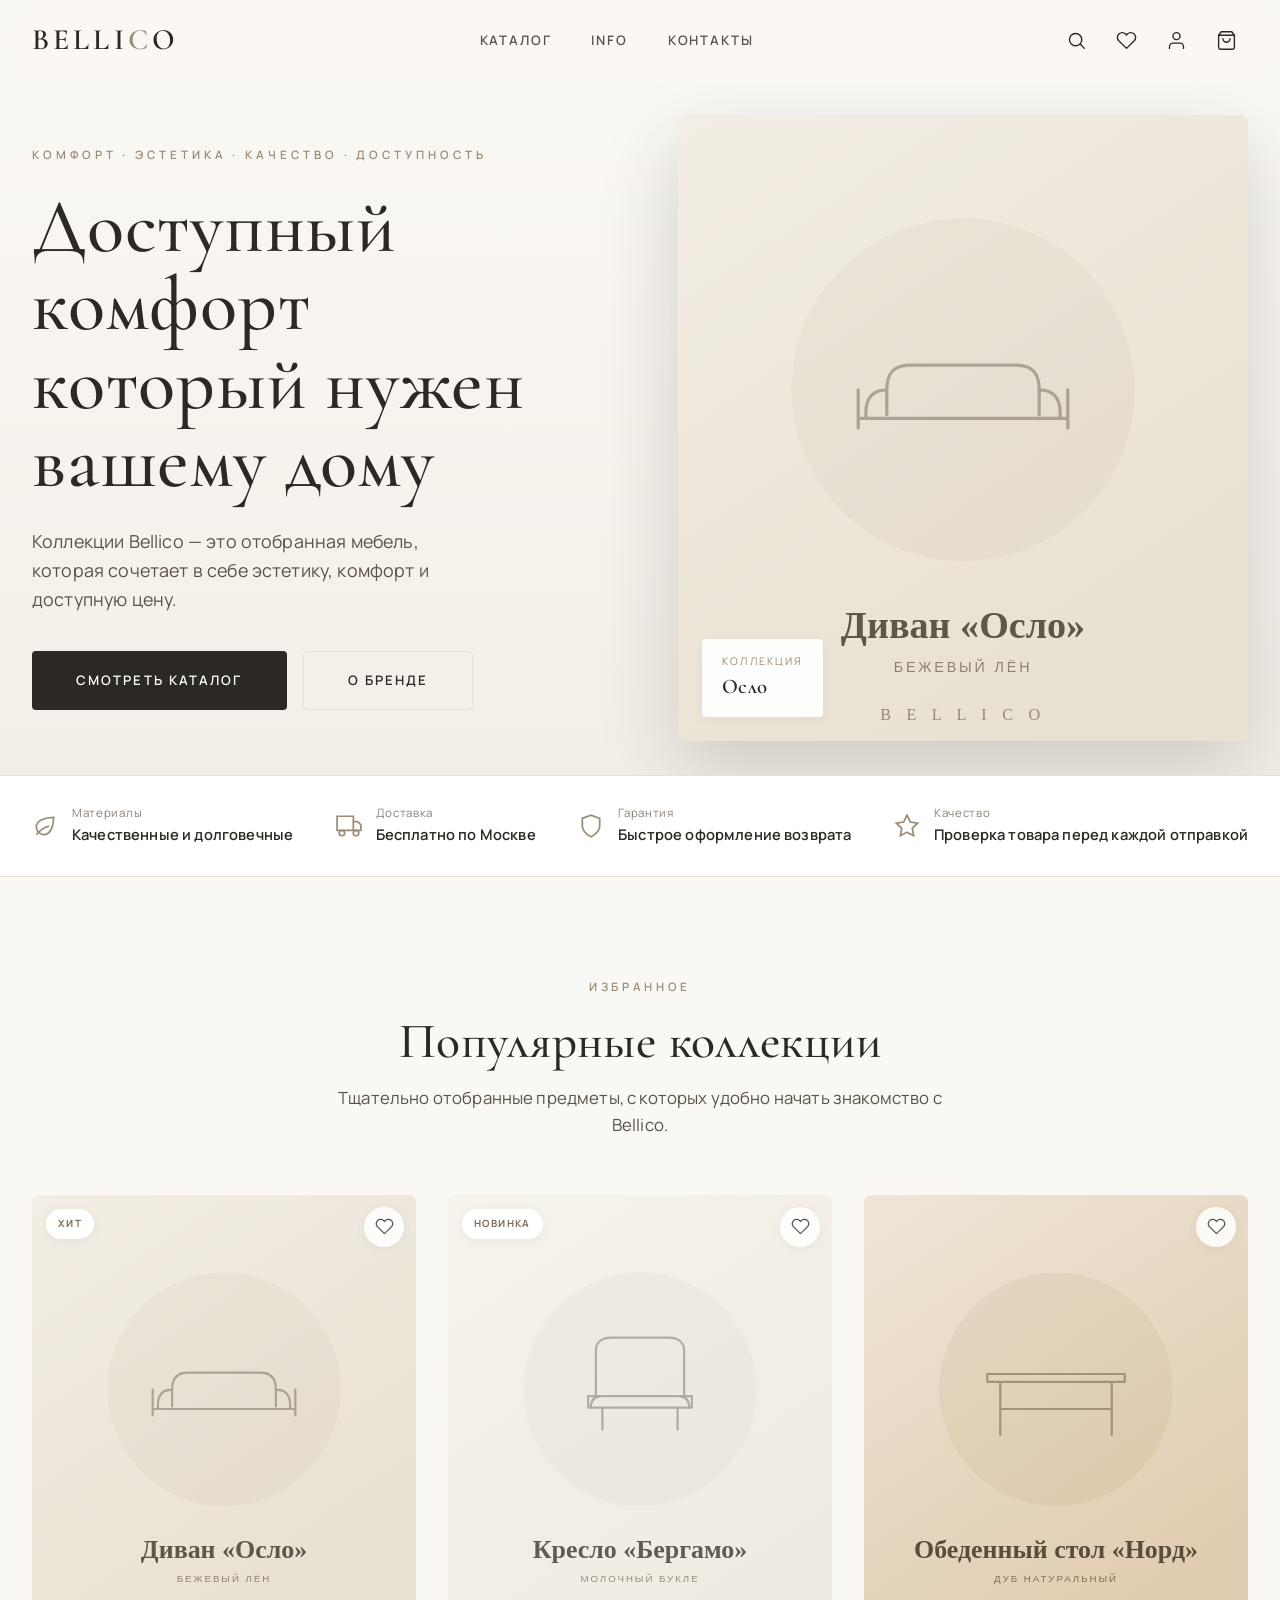
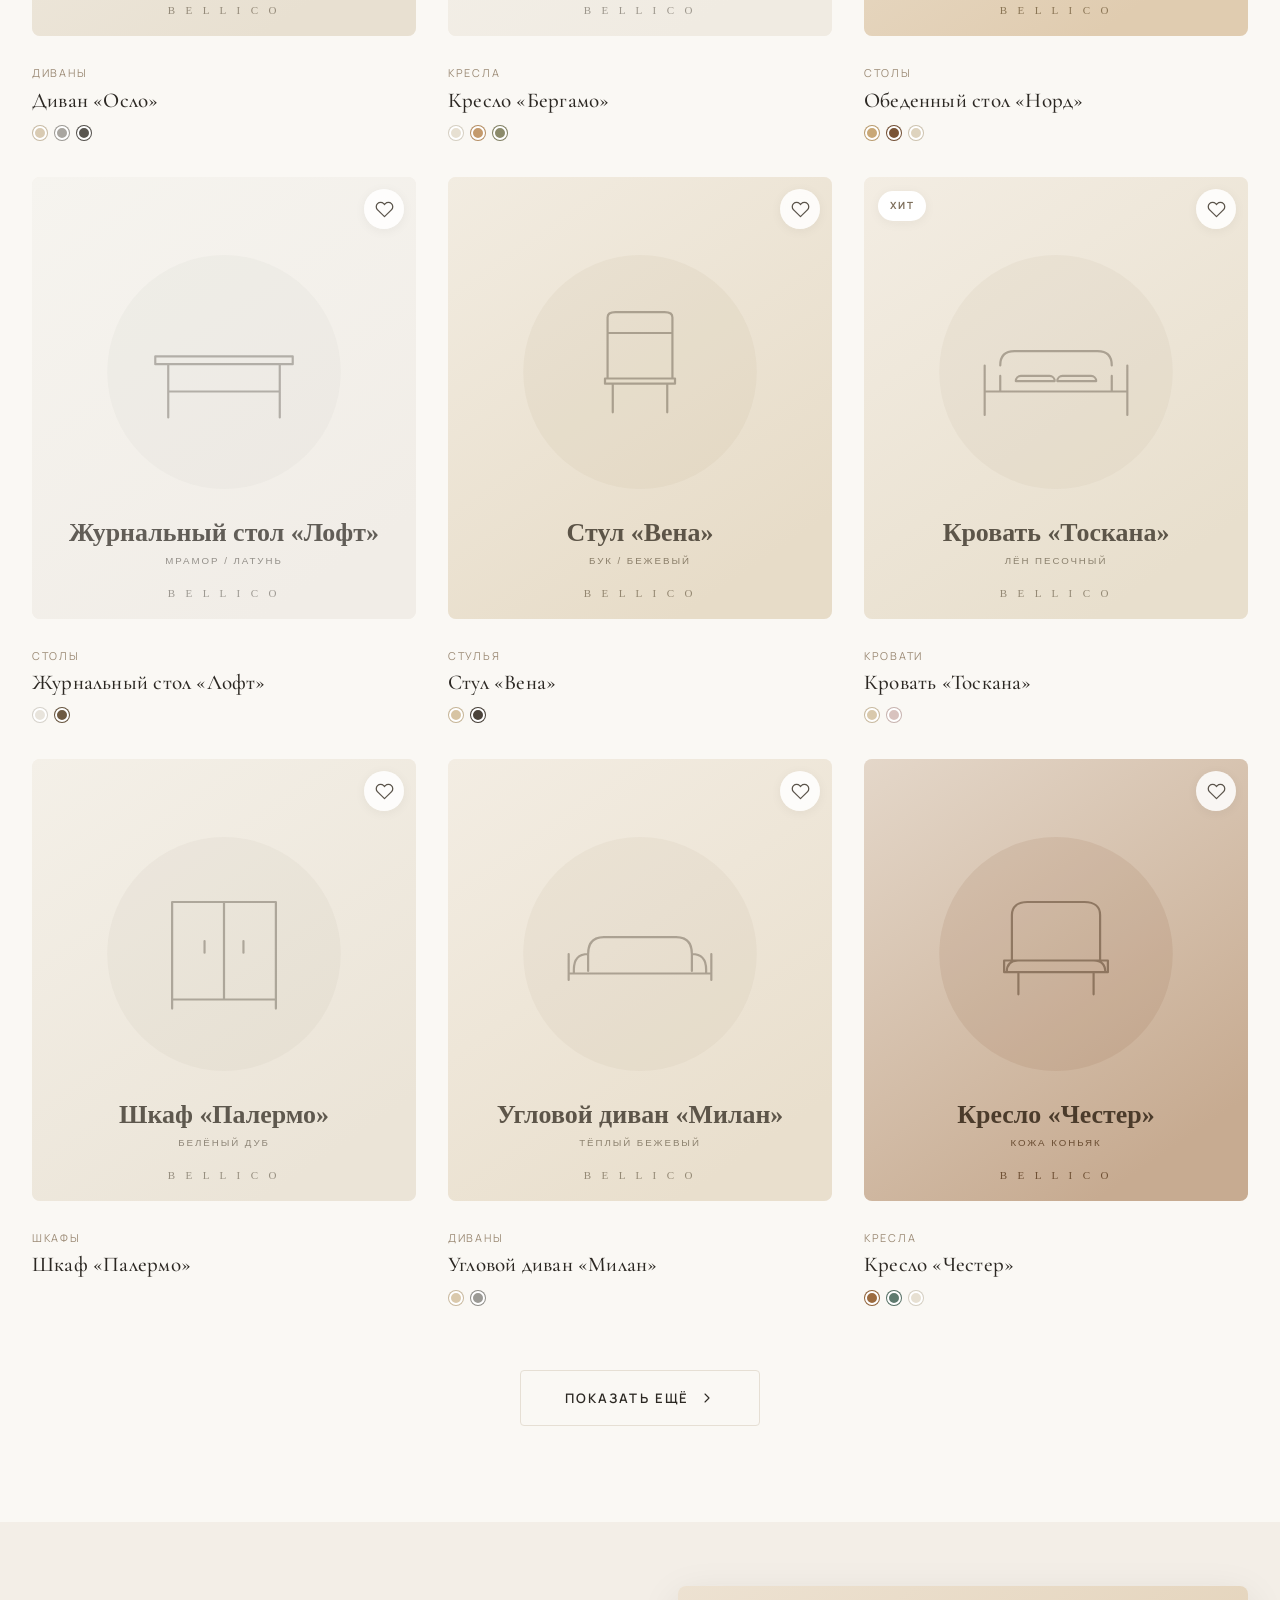
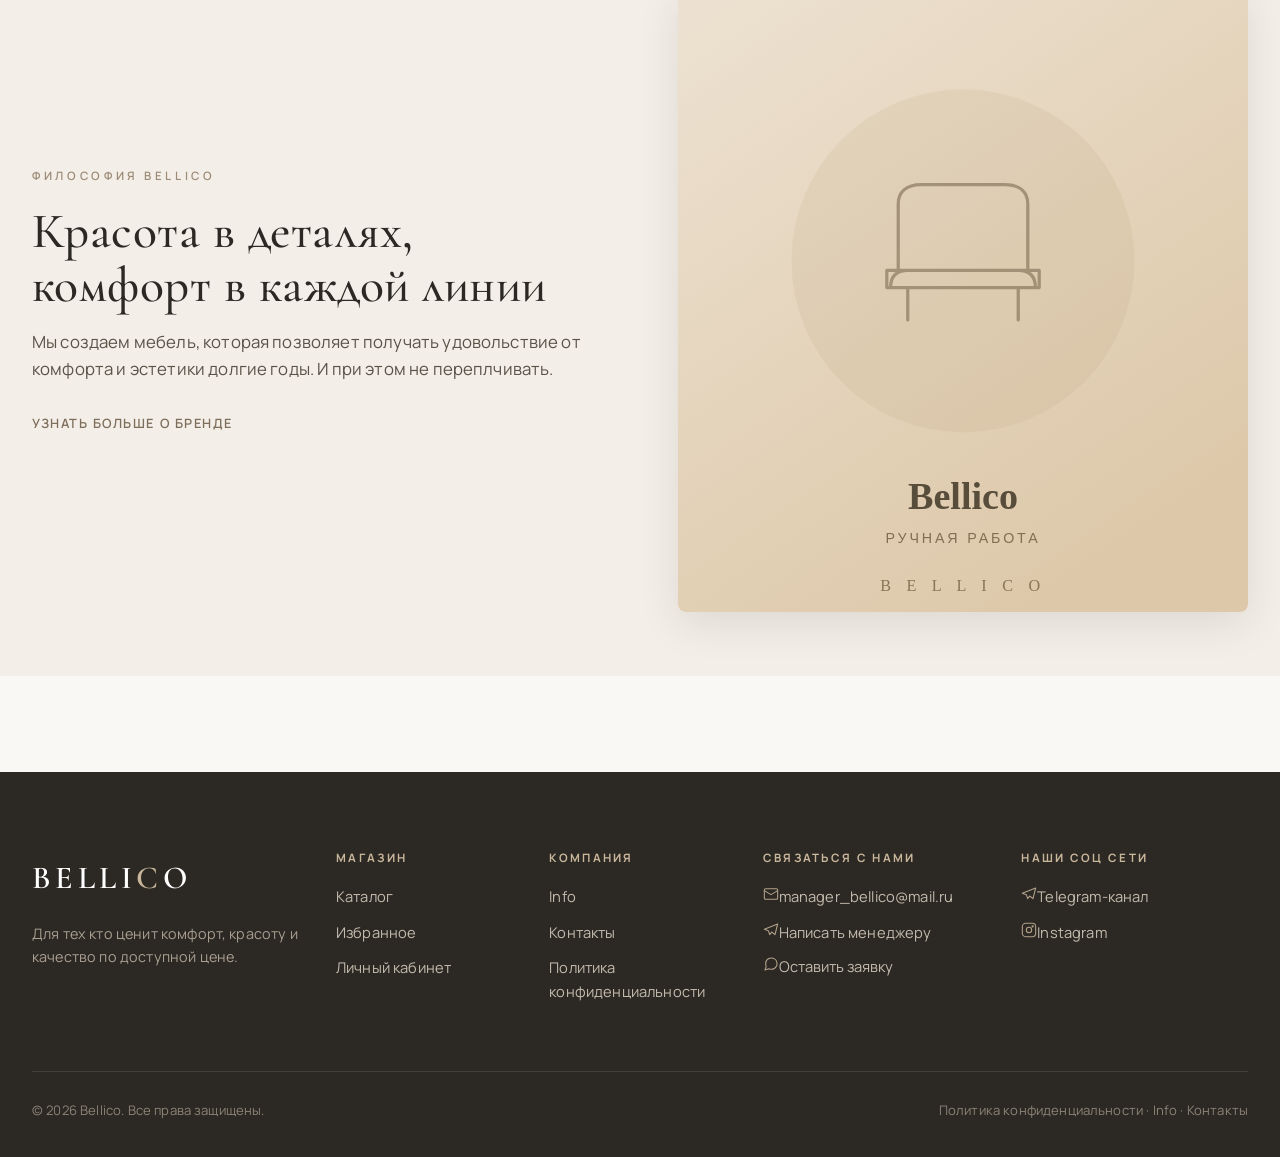
==== commit 24988965: "обновил" ====
--- a/index.html
+++ b/index.html
@@ -24,9 +24,9 @@
     <section class="hero">
       <div class="hero__grid container">
         <div class="hero__content reveal">
-          <span class="hero__eyebrow">Премиальная мебель · ручная работа</span>
-          <h1 class="hero__title">Спокойная <em>роскошь</em> для вашего дома</h1>
-          <p class="hero__text">Коллекции Bellico — это благородные материалы, выверенные пропорции и тёплая палитра. Мебель, которая создаёт атмосферу, а не привлекает внимание.</p>
+          <span class="hero__eyebrow">Комфорт · Эстетика · Качество · Доступность</span>
+          <h1 class="hero__title">Доступный комфорт который нужен вашему дому</h1>
+          <p class="hero__text">Коллекции Bellico — это отобранная мебель, которая сочетает в себе эстетику, комфорт и доступную цену.</p>
           <div class="hero__actions">
             <a class="btn btn--lg" href="catalog.html">Смотреть каталог</a>
             <a class="btn btn--ghost btn--lg" href="info.html">О бренде</a>
@@ -48,7 +48,7 @@
         <div class="strip__row">
           <div class="strip__item reveal">
             <svg viewBox="0 0 24 24" fill="none" stroke="currentColor" stroke-width="1.6"><path d="M11 20A7 7 0 0 1 4 13c0-6 8-9 16-9 0 8-3 16-9 16Z"/><path d="M4 20c4-5 8-7 12-8"/></svg>
-            <div><small>Материалы</small><b>Натуральное дерево и ткани</b></div>
+            <div><small>Материалы</small><b>Качественные и долговечные</b></div>
           </div>
           <div class="strip__item reveal">
             <svg viewBox="0 0 24 24" fill="none" stroke="currentColor" stroke-width="1.6"><path d="M1 3h15v13H1z"/><path d="M16 8h4l3 3v5h-7"/><circle cx="5.5" cy="18.5" r="2.5"/><circle cx="18.5" cy="18.5" r="2.5"/></svg>
@@ -56,11 +56,11 @@
           </div>
           <div class="strip__item reveal">
             <svg viewBox="0 0 24 24" fill="none" stroke="currentColor" stroke-width="1.6"><path d="M12 22s8-4 8-10V5l-8-3-8 3v7c0 6 8 10 8 10Z"/></svg>
-            <div><small>Гарантия</small><b>До 7 лет на изделия</b></div>
+            <div><small>Гарантия</small><b>Быстрое оформление возврата</b></div>
           </div>
           <div class="strip__item reveal">
             <svg viewBox="0 0 24 24" fill="none" stroke="currentColor" stroke-width="1.6"><path d="m12 2 3 6.3 6.9 1-5 4.9 1.2 6.8L12 17.8 5.9 21l1.2-6.8-5-4.9 6.9-1Z"/></svg>
-            <div><small>Качество</small><b>Ручная сборка мастерами</b></div>
+            <div><small>Качество</small><b>Проверка товара перед каждой отправкой</b></div>
           </div>
         </div>
       </div>
@@ -86,7 +86,7 @@
           <div class="reveal">
             <span class="section__eyebrow">Философия Bellico</span>
             <h2 class="section__title" style="text-align:left;">Красота в деталях,<br>комфорт в каждой линии</h2>
-            <p class="section__sub" style="text-align:left;margin-bottom:28px;">Мы создаём мебель, которая служит десятилетиями. Каждое изделие проходит ручную сборку, а материалы отбираются за их фактуру, прочность и благородное старение.</p>
+            <p class="section__sub" style="text-align:left;margin-bottom:28px;">Мы создаем мебель, которая позволяет получать удовольствие от комфорта и эстетики долгие годы. И при этом не переплчивать.</p>
             <a class="link-underline" href="info.html">Узнать больше о бренде</a>
           </div>
           <div class="hero__visual reveal" style="box-shadow:var(--shadow);">
--- a/css/styles.css
+++ b/css/styles.css
@@ -696,17 +696,16 @@
    FOOTER
    ============================================================ */
 .footer { background: var(--text); color: #D9D2C7; padding: 80px 0 36px; margin-top: 96px; }
-.footer__grid { display: grid; grid-template-columns: 1.4fr 1fr 1fr 1.2fr; gap: 40px; padding-bottom: 56px; border-bottom: 1px solid rgba(255,255,255,.1); }
+.footer__grid { display: grid; grid-template-columns: 1.2fr 0.8fr 0.8fr 1fr 1fr; gap: 32px; padding-bottom: 56px; border-bottom: 1px solid rgba(255,255,255,.1); }
 .footer__logo { font-family: var(--font-serif); font-size: 2rem; font-weight: 600; letter-spacing: 0.14em; color: #fff; text-transform: uppercase; }
 .footer__logo span { color: var(--gold); }
 .footer__about { margin-top: 18px; font-size: 0.9rem; color: #A89F92; max-width: 280px; }
 .footer__col h4 { font-family: var(--font-sans); font-size: 0.72rem; letter-spacing: 0.2em; text-transform: uppercase; color: var(--gold); margin-bottom: 20px; font-weight: 700; }
 .footer__col a, .footer__col p, .footer__col button { display: block; width: 100%; text-align: left; color: #C3BBAE; font-size: 0.92rem; margin-bottom: 12px; transition: color .3s; }
 .footer__col a:hover, .footer__col button:hover { color: #fff; }
-.footer__social { display: flex; gap: 12px; margin-top: 18px; }
-.footer__social a { width: 40px; height: 40px; border-radius: 50%; border: 1px solid rgba(255,255,255,.18); display: flex; align-items: center; justify-content: center; color: #C3BBAE; }
-.footer__social a:hover { background: rgba(255,255,255,.08); color: #fff; }
-.footer__social svg { width: 18px; height: 18px; }
+.footer__contact-row { display: flex; align-items: center; gap: 10px; }
+.footer__contact-row svg { flex: none; color: var(--gold); opacity: 0.85; }
+.footer__contact-row span { flex: 1; }
 .footer__bottom { display: flex; justify-content: space-between; flex-wrap: wrap; gap: 12px; padding-top: 28px; font-size: 0.82rem; color: #8B8377; }
 .footer__bottom a:hover { color: #fff; }
 
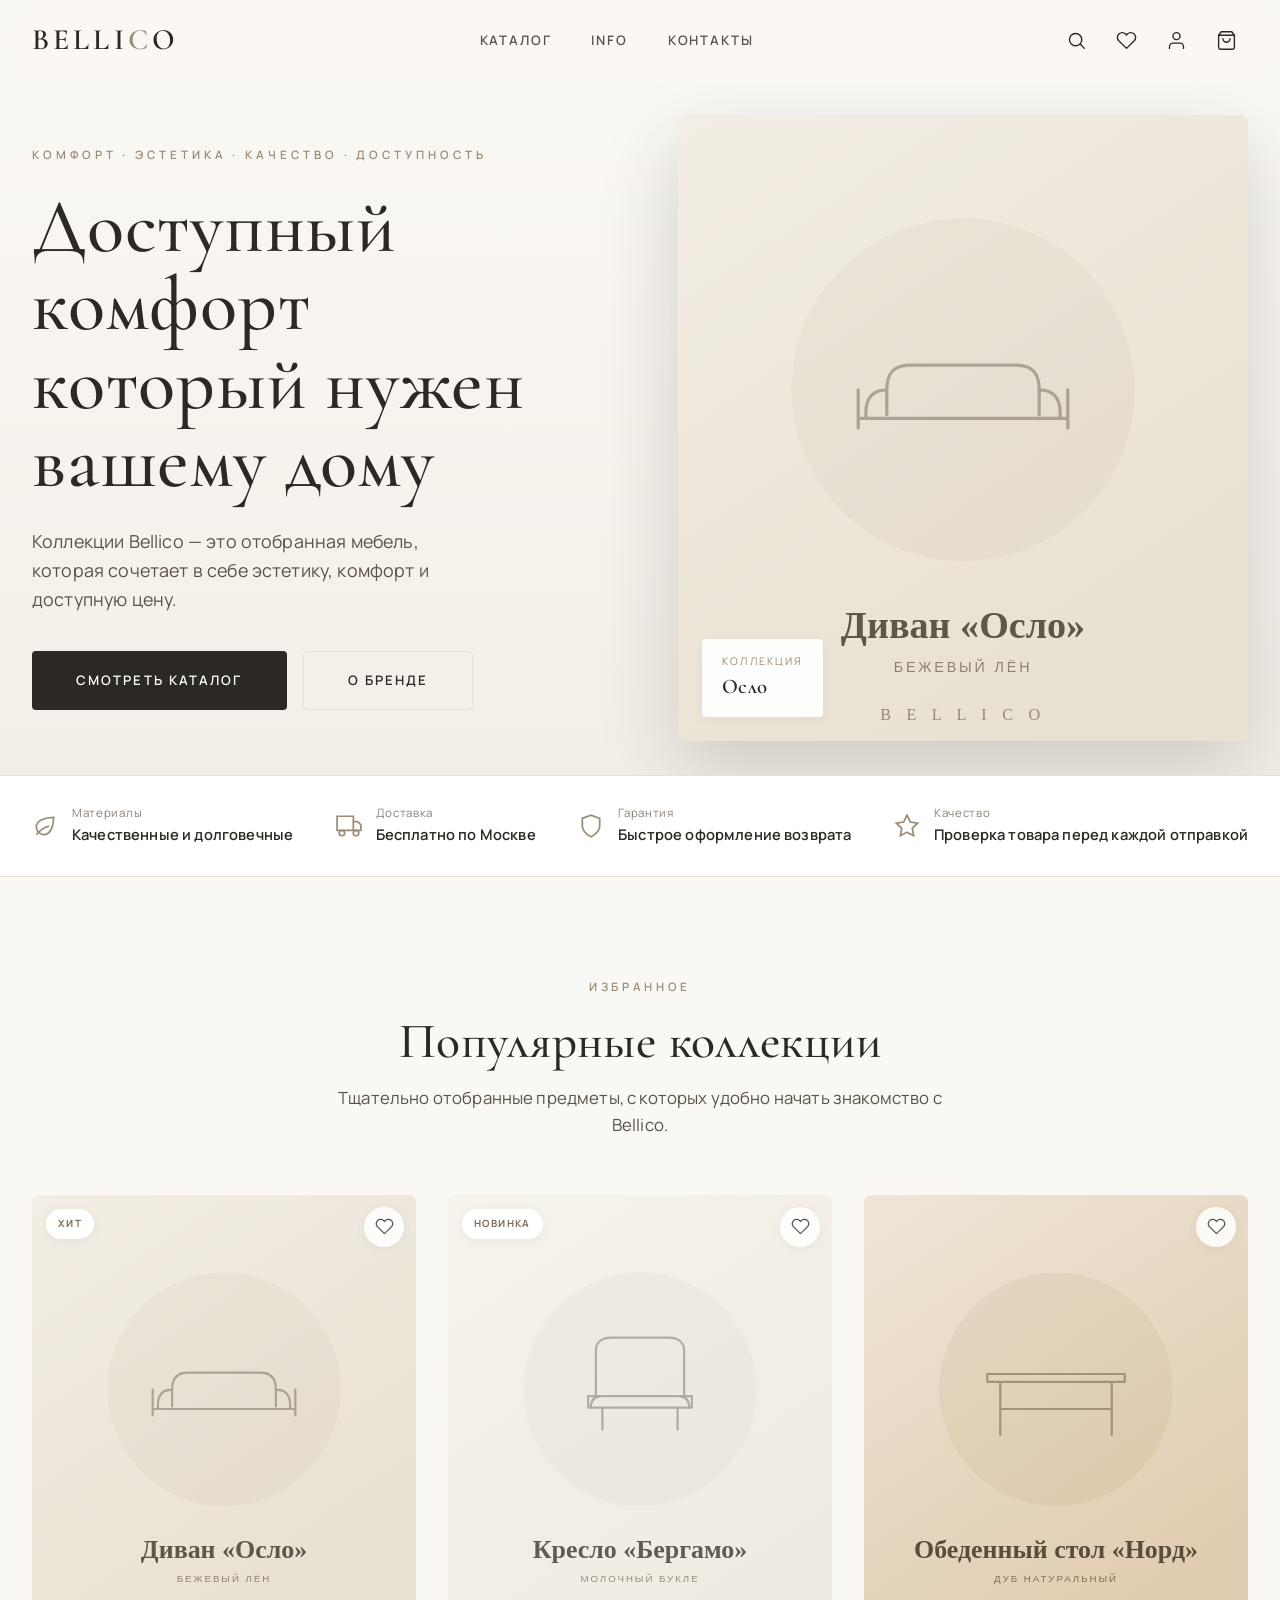
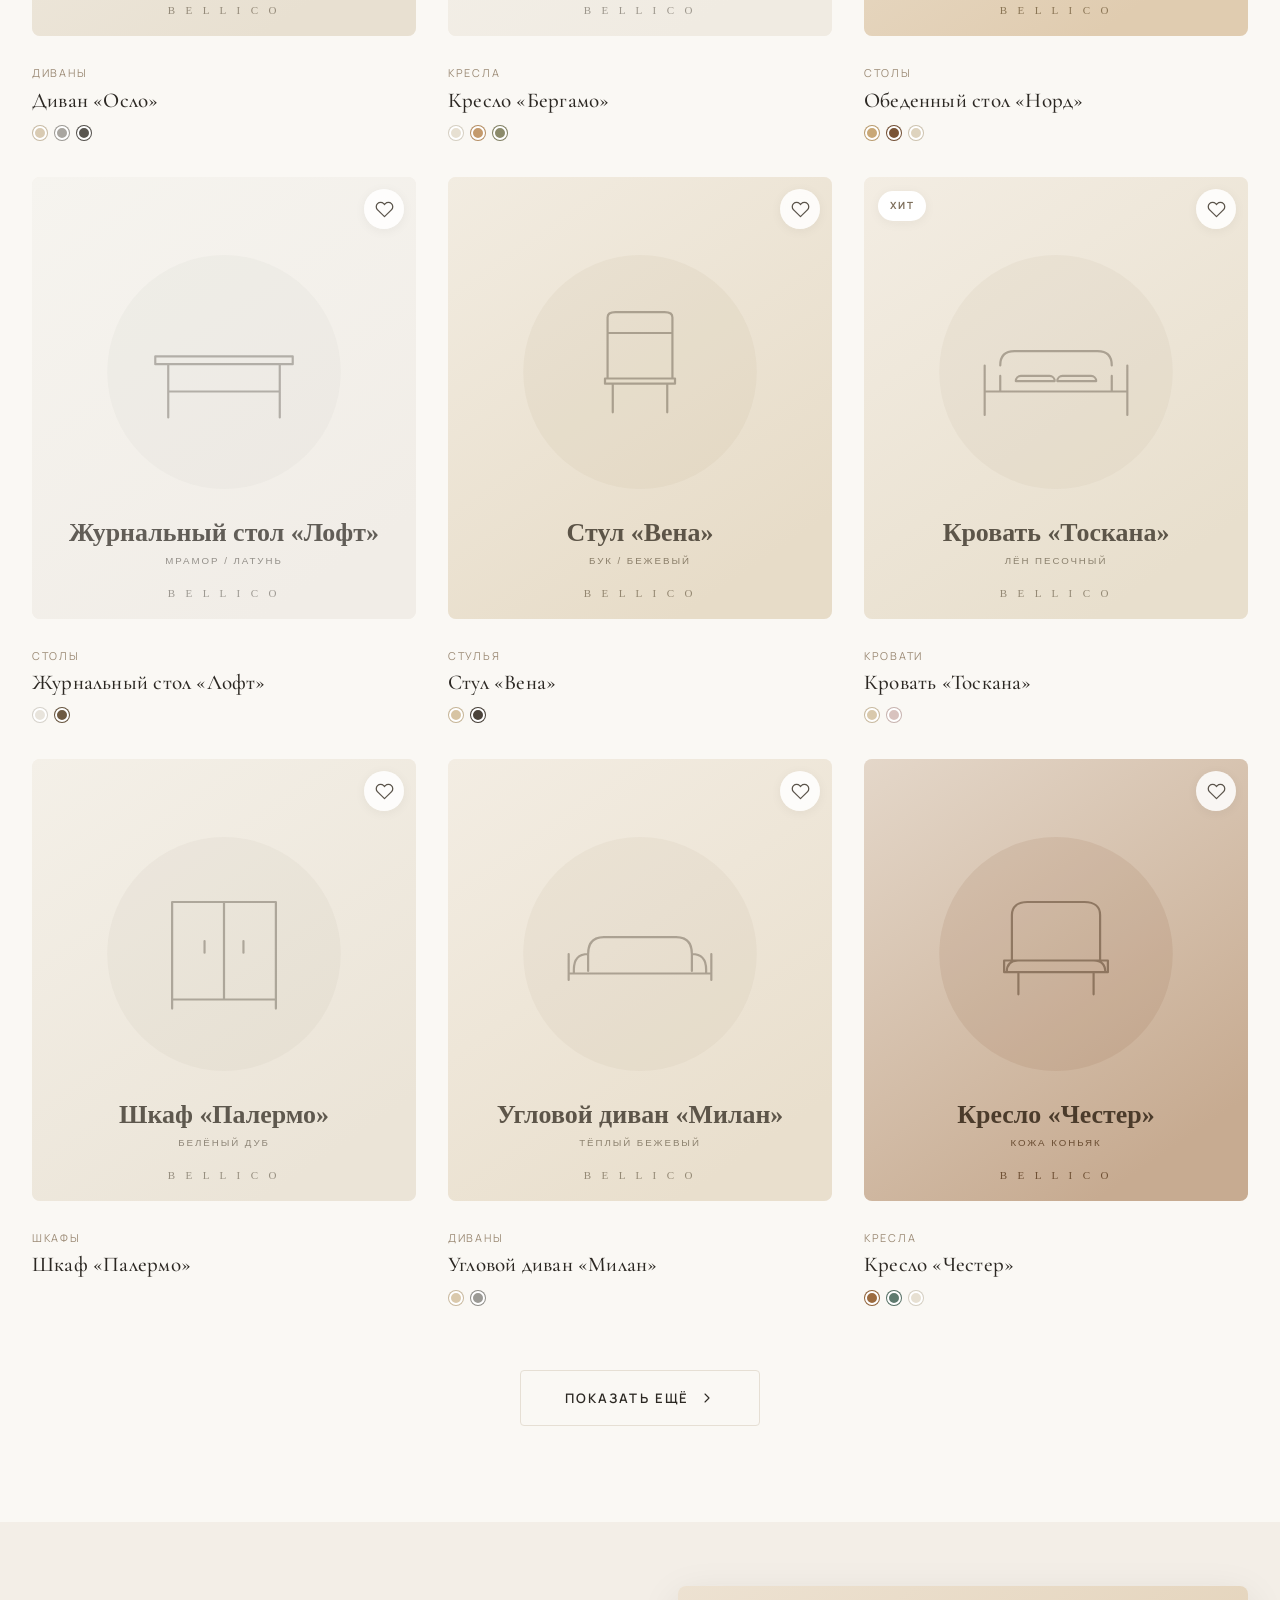
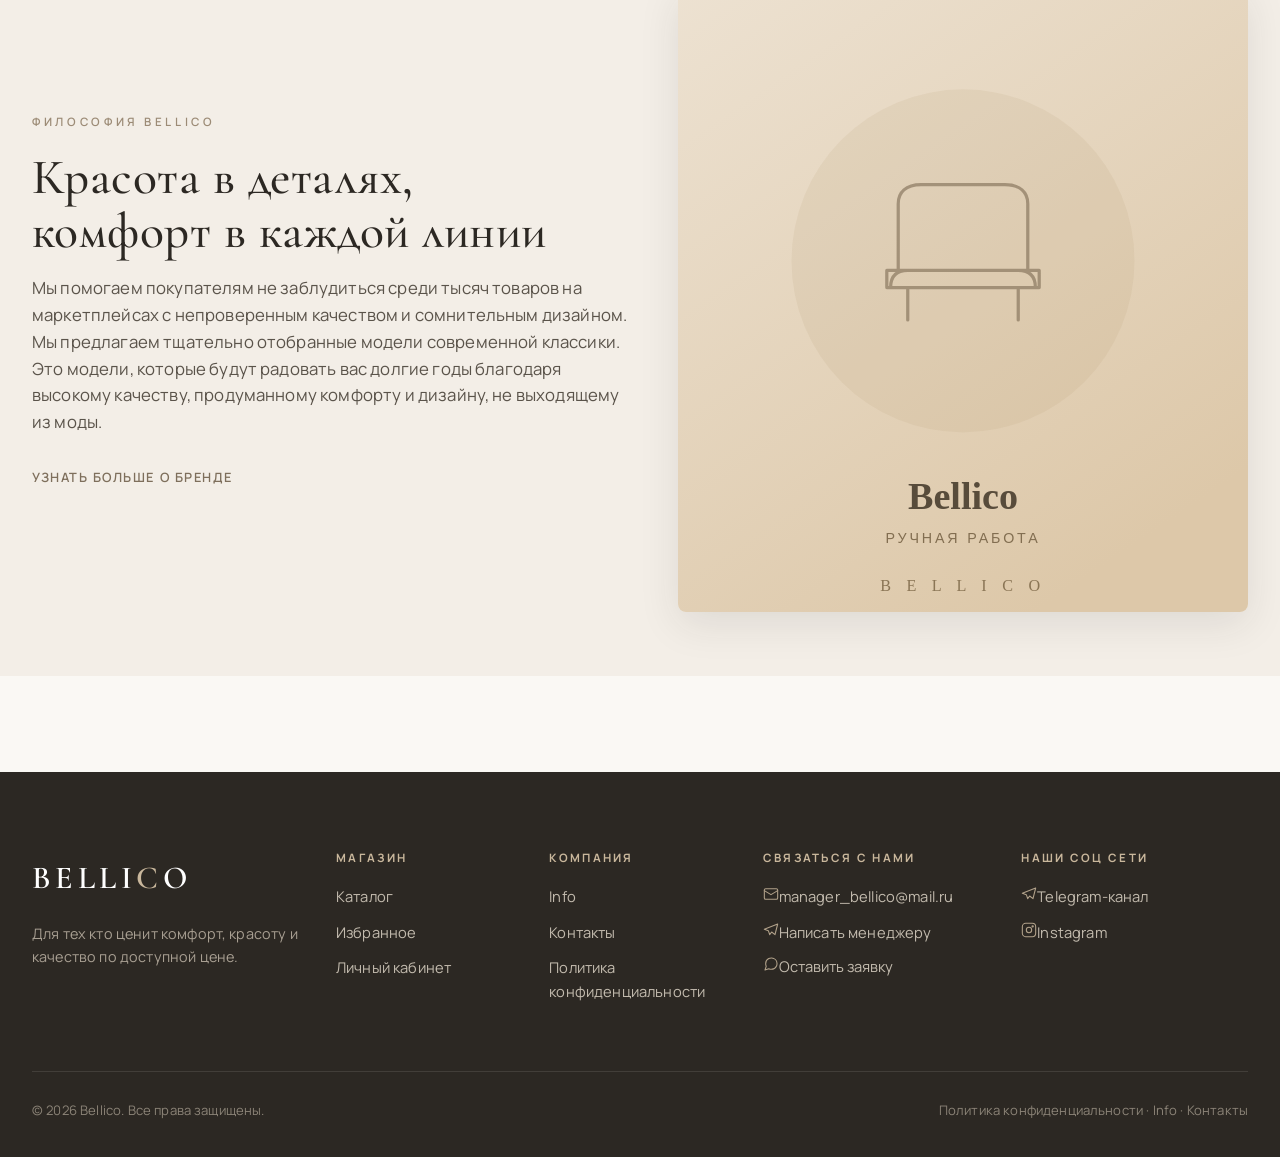
==== commit 0b5e2d58: "2 pravka" ====
--- a/index.html
+++ b/index.html
@@ -86,7 +86,7 @@
           <div class="reveal">
             <span class="section__eyebrow">Философия Bellico</span>
             <h2 class="section__title" style="text-align:left;">Красота в деталях,<br>комфорт в каждой линии</h2>
-            <p class="section__sub" style="text-align:left;margin-bottom:28px;">Мы создаем мебель, которая позволяет получать удовольствие от комфорта и эстетики долгие годы. И при этом не переплчивать.</p>
+            <p class="section__sub" style="text-align:left;margin-bottom:28px;">Мы помогаем покупателям не заблудиться среди тысяч товаров на маркетплейсах с непроверенным качеством и сомнительным дизайном. Мы предлагаем тщательно отобранные модели современной классики. Это модели, которые будут радовать вас долгие годы благодаря высокому качеству, продуманному комфорту и дизайну, не выходящему из моды. </p>
             <a class="link-underline" href="info.html">Узнать больше о бренде</a>
           </div>
           <div class="hero__visual reveal" style="box-shadow:var(--shadow);">
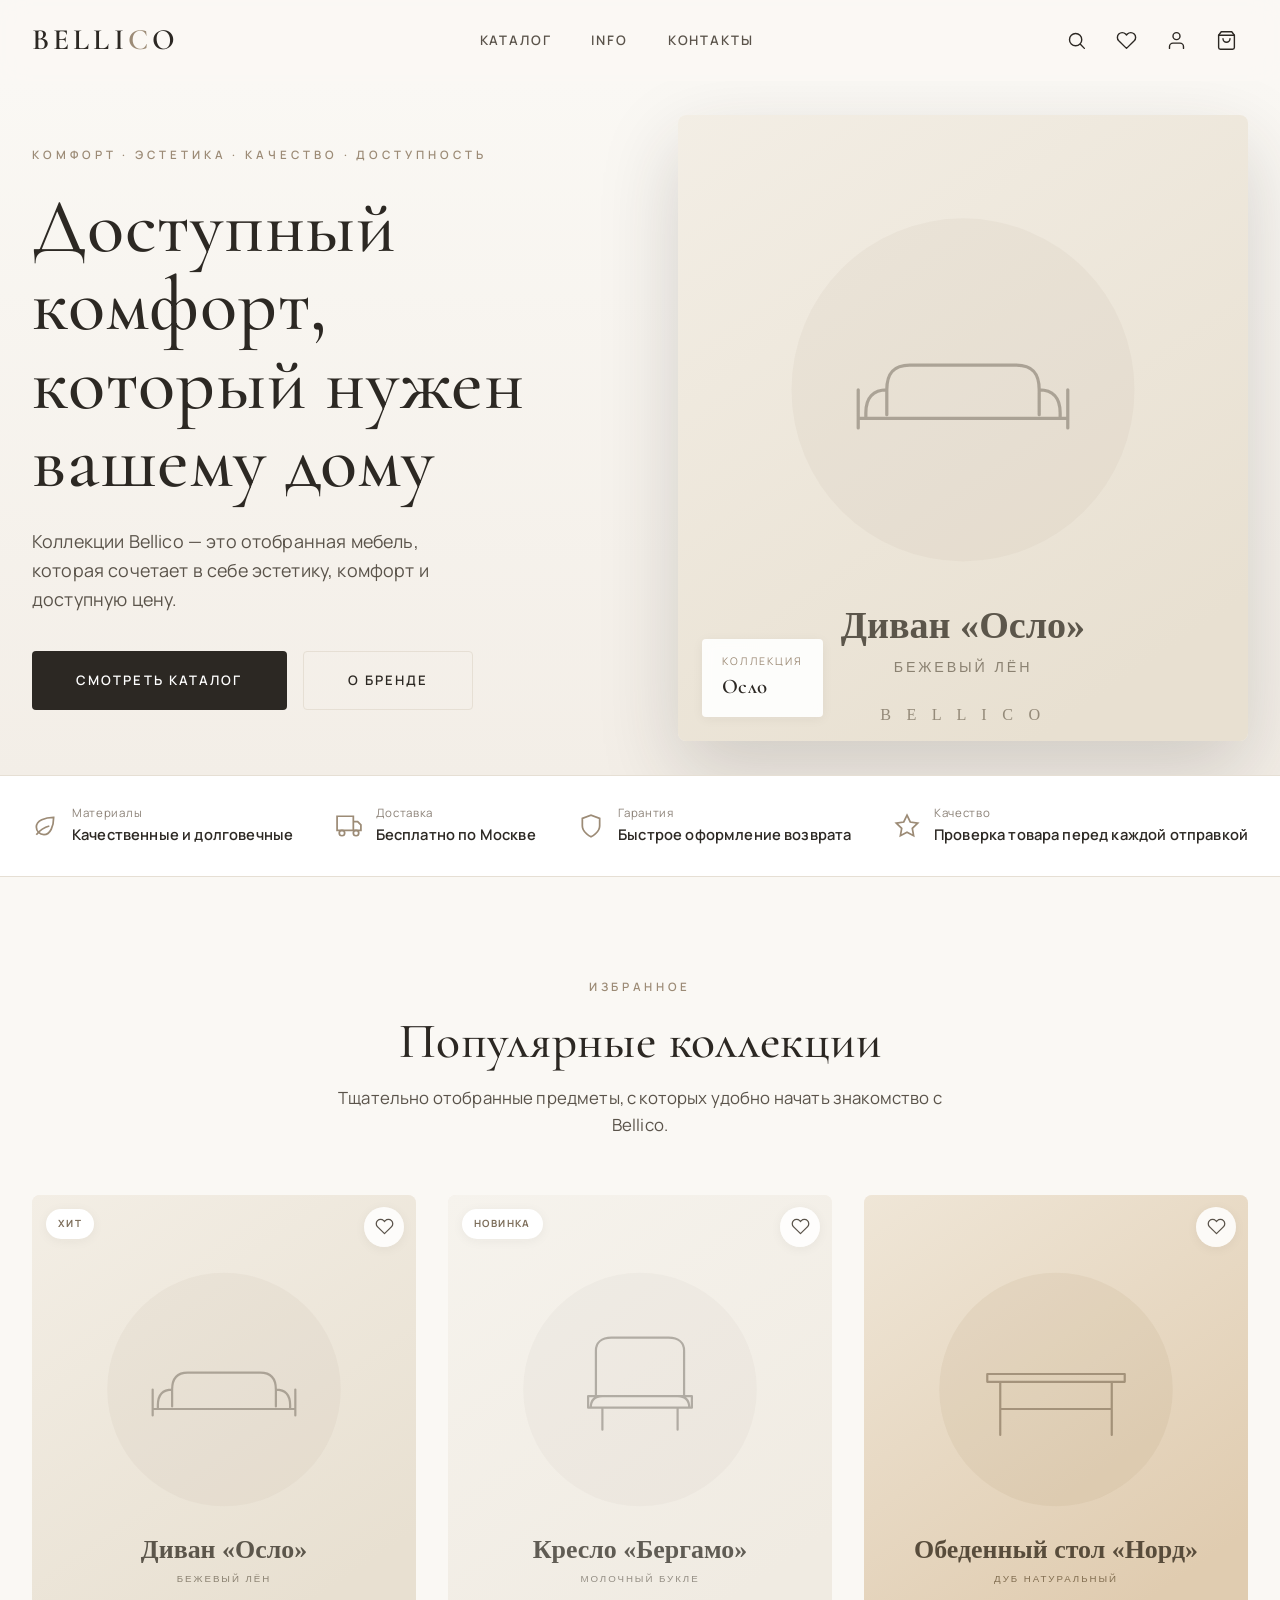
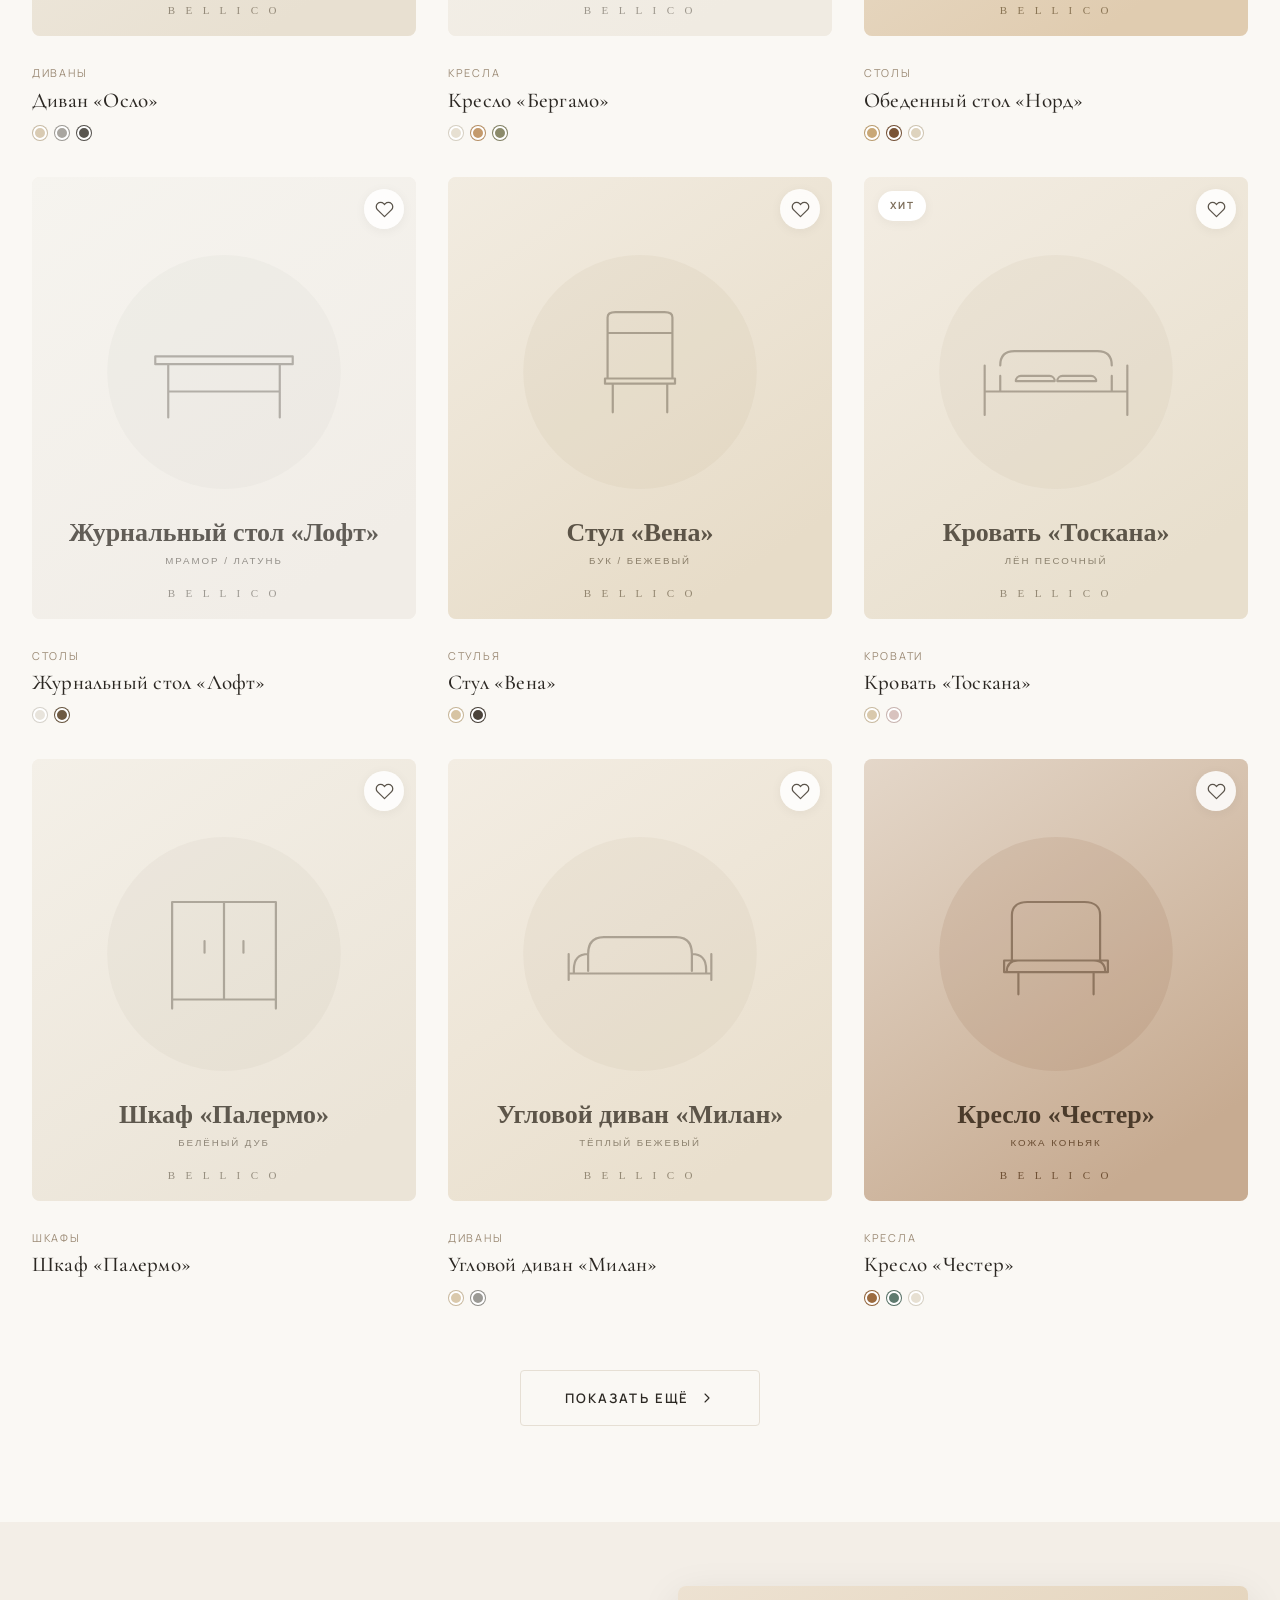
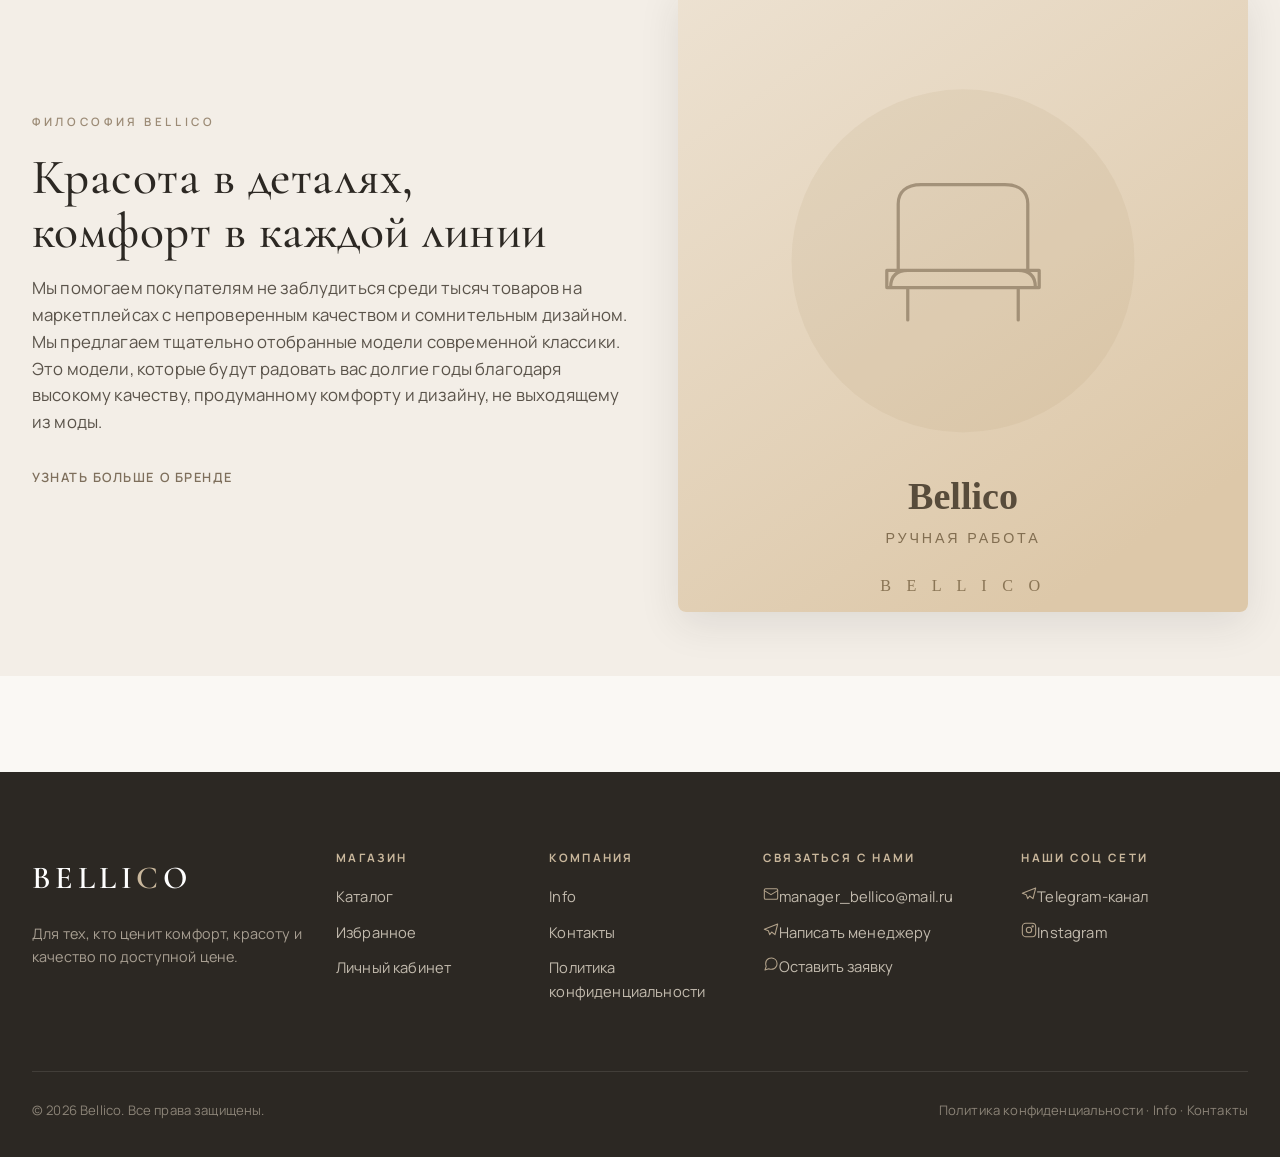
==== commit cedd77bb: "2 pravka" ====
--- a/index.html
+++ b/index.html
@@ -25,7 +25,7 @@
       <div class="hero__grid container">
         <div class="hero__content reveal">
           <span class="hero__eyebrow">Комфорт · Эстетика · Качество · Доступность</span>
-          <h1 class="hero__title">Доступный комфорт который нужен вашему дому</h1>
+          <h1 class="hero__title">Доступный комфорт, который нужен вашему дому</h1>
           <p class="hero__text">Коллекции Bellico — это отобранная мебель, которая сочетает в себе эстетику, комфорт и доступную цену.</p>
           <div class="hero__actions">
             <a class="btn btn--lg" href="catalog.html">Смотреть каталог</a>
--- a/css/styles.css
+++ b/css/styles.css
@@ -668,6 +668,7 @@
 .info-block ul.dash-list { margin: 14px 0; }
 .info-block ul.dash-list li { position: relative; padding-left: 22px; margin-bottom: 10px; color: var(--text-soft); }
 .info-block ul.dash-list li::before { content: "—"; position: absolute; left: 0; color: var(--accent); }
+.info-block ul.dash-list li strong { color: var(--text); font-weight: 700; }
 
 .info-layout { display: grid; grid-template-columns: 240px 1fr; gap: 40px; align-items: start; }
 .info-side { position: sticky; top: calc(var(--header-h) + 24px); }
